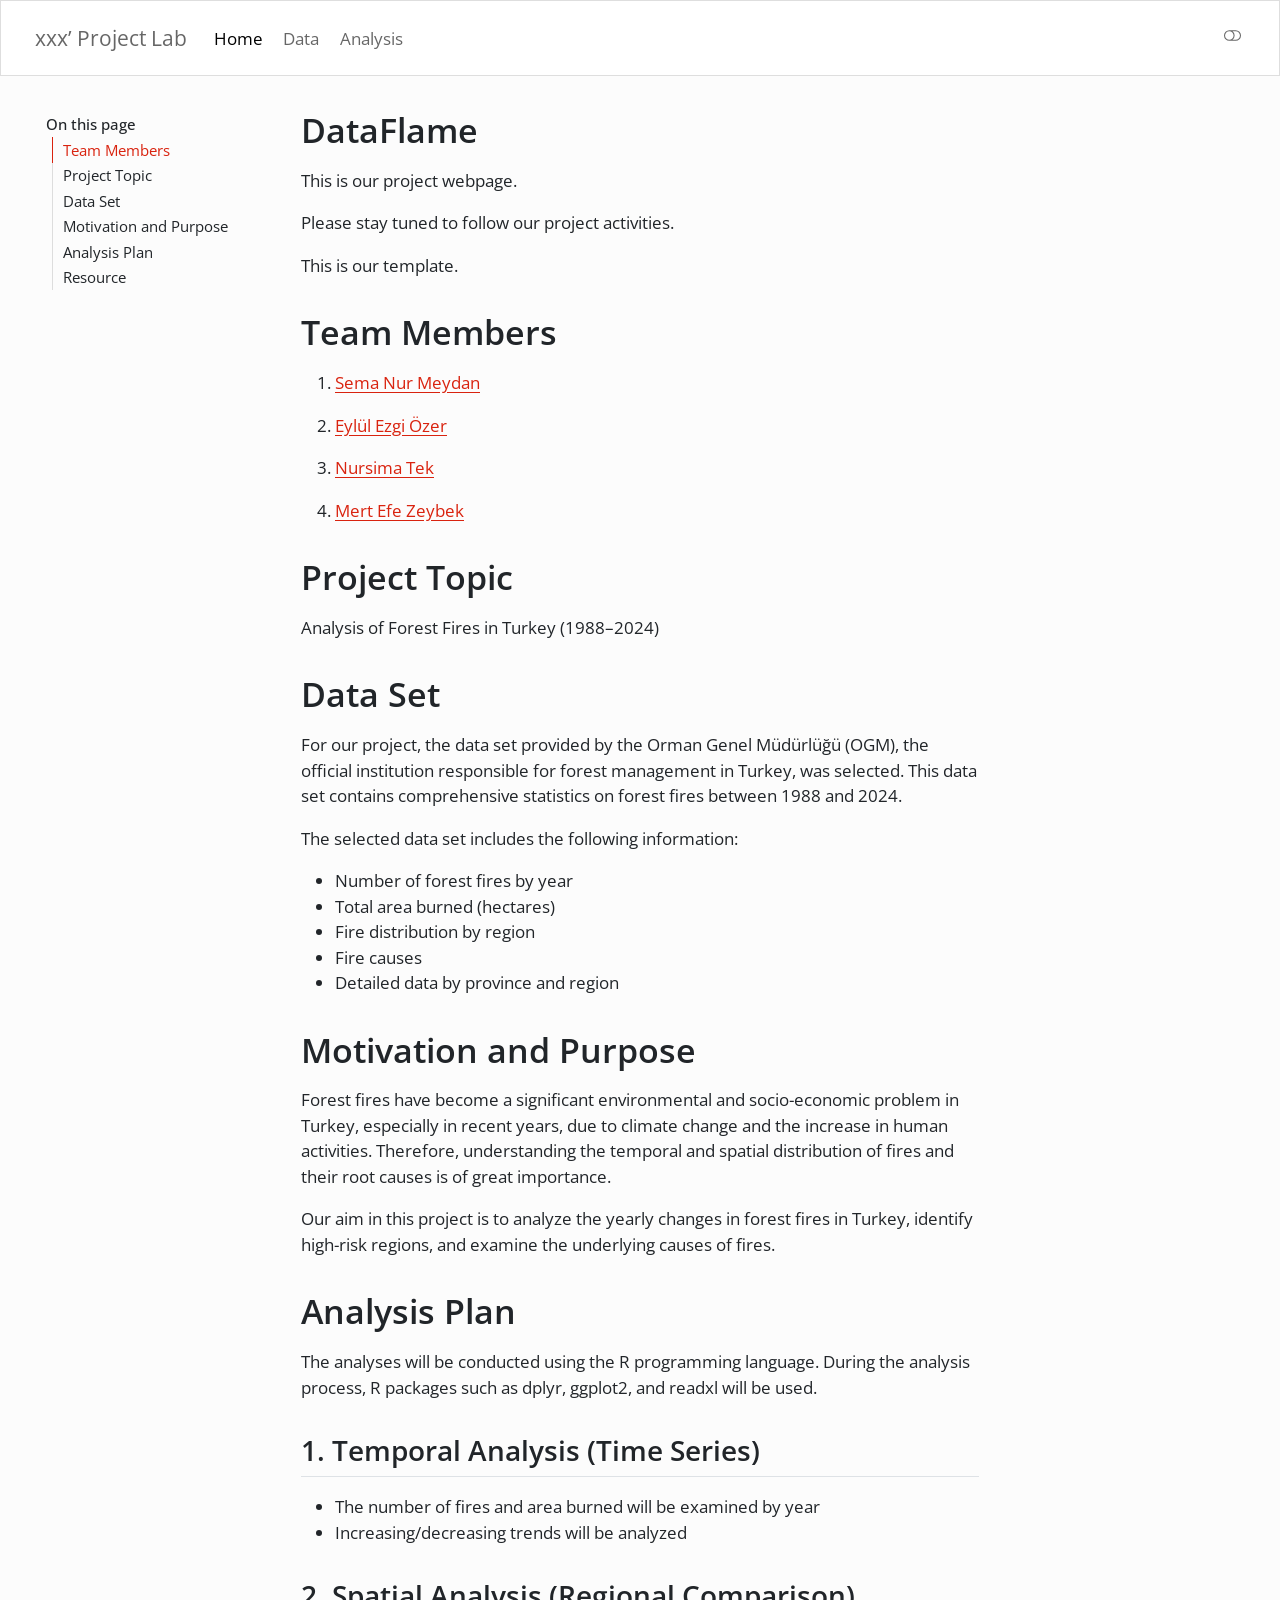
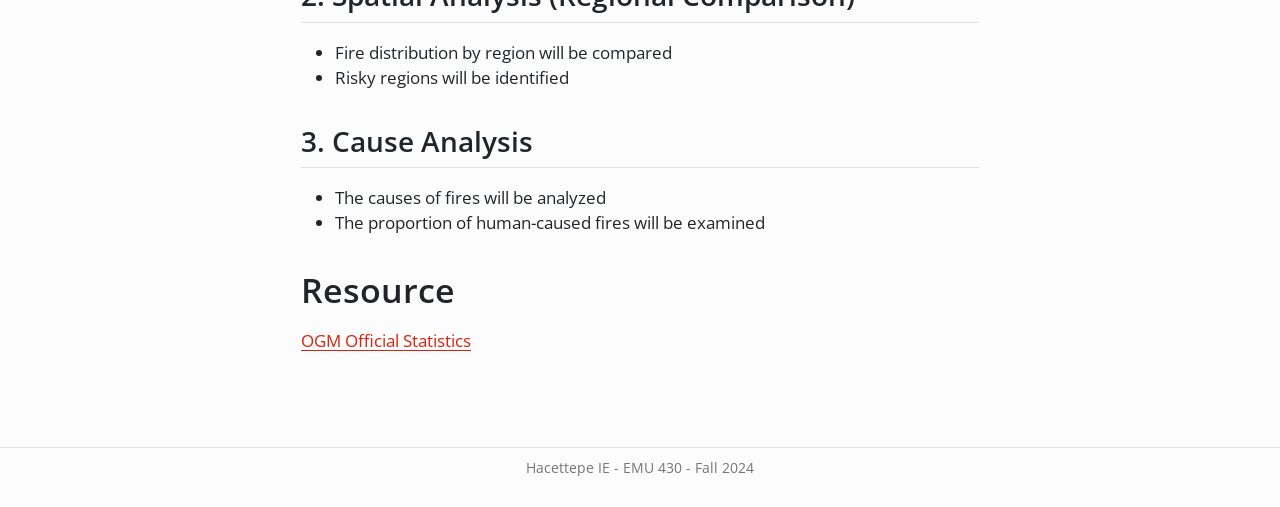
==== docs/index.html @ 6df4cb19 "commit" ====
<!DOCTYPE html>
<html xmlns="http://www.w3.org/1999/xhtml" lang="en" xml:lang="en"><head>

<meta charset="utf-8">
<meta name="generator" content="quarto-1.8.25">

<meta name="viewport" content="width=device-width, initial-scale=1.0, user-scalable=yes">


<title>DataFlame – xxx’ Project Lab</title>
<style>
code{white-space: pre-wrap;}
span.smallcaps{font-variant: small-caps;}
div.columns{display: flex; gap: min(4vw, 1.5em);}
div.column{flex: auto; overflow-x: auto;}
div.hanging-indent{margin-left: 1.5em; text-indent: -1.5em;}
ul.task-list{list-style: none;}
ul.task-list li input[type="checkbox"] {
  width: 0.8em;
  margin: 0 0.8em 0.2em -1em; /* quarto-specific, see https://github.com/quarto-dev/quarto-cli/issues/4556 */ 
  vertical-align: middle;
}
</style>


<script src="site_libs/quarto-nav/quarto-nav.js"></script>
<script src="site_libs/quarto-nav/headroom.min.js"></script>
<script src="site_libs/clipboard/clipboard.min.js"></script>
<script src="site_libs/quarto-search/autocomplete.umd.js"></script>
<script src="site_libs/quarto-search/fuse.min.js"></script>
<script src="site_libs/quarto-search/quarto-search.js"></script>
<meta name="quarto:offset" content="./">
<script src="site_libs/quarto-html/quarto.js" type="module"></script>
<script src="site_libs/quarto-html/tabsets/tabsets.js" type="module"></script>
<script src="site_libs/quarto-html/axe/axe-check.js" type="module"></script>
<script src="site_libs/quarto-html/popper.min.js"></script>
<script src="site_libs/quarto-html/tippy.umd.min.js"></script>
<script src="site_libs/quarto-html/anchor.min.js"></script>
<link href="site_libs/quarto-html/tippy.css" rel="stylesheet">
<link href="site_libs/quarto-html/quarto-syntax-highlighting-7b89279ff1a6dce999919e0e67d4d9ec.css" rel="stylesheet" class="quarto-color-scheme" id="quarto-text-highlighting-styles">
<link href="site_libs/quarto-html/quarto-syntax-highlighting-dark-707d8167ce6003fca903bfe2be84ab7f.css" rel="stylesheet" class="quarto-color-scheme quarto-color-alternate" id="quarto-text-highlighting-styles">
<link href="site_libs/quarto-html/quarto-syntax-highlighting-7b89279ff1a6dce999919e0e67d4d9ec.css" rel="stylesheet" class="quarto-color-scheme-extra" id="quarto-text-highlighting-styles">
<script src="site_libs/bootstrap/bootstrap.min.js"></script>
<link href="site_libs/bootstrap/bootstrap-icons.css" rel="stylesheet">
<link href="site_libs/bootstrap/bootstrap-0e5074b58188f8d01d6da366fae00f66.min.css" rel="stylesheet" append-hash="true" class="quarto-color-scheme" id="quarto-bootstrap" data-mode="light">
<link href="site_libs/bootstrap/bootstrap-dark-cd93109820dc32abe2ab9168c608f182.min.css" rel="stylesheet" append-hash="true" class="quarto-color-scheme quarto-color-alternate" id="quarto-bootstrap" data-mode="dark">
<link href="site_libs/bootstrap/bootstrap-0e5074b58188f8d01d6da366fae00f66.min.css" rel="stylesheet" append-hash="true" class="quarto-color-scheme-extra" id="quarto-bootstrap" data-mode="light">
<script id="quarto-search-options" type="application/json">{
  "location": "navbar",
  "copy-button": false,
  "collapse-after": 3,
  "panel-placement": "end",
  "type": "overlay",
  "limit": 50,
  "keyboard-shortcut": [
    "f",
    "/",
    "s"
  ],
  "show-item-context": false,
  "language": {
    "search-no-results-text": "No results",
    "search-matching-documents-text": "matching documents",
    "search-copy-link-title": "Copy link to search",
    "search-hide-matches-text": "Hide additional matches",
    "search-more-match-text": "more match in this document",
    "search-more-matches-text": "more matches in this document",
    "search-clear-button-title": "Clear",
    "search-text-placeholder": "",
    "search-detached-cancel-button-title": "Cancel",
    "search-submit-button-title": "Submit",
    "search-label": "Search"
  }
}</script>


<link rel="stylesheet" href="styles.css">
</head>

<body class="floating nav-fixed quarto-light"><script id="quarto-html-before-body" type="application/javascript">
    const toggleBodyColorMode = (bsSheetEl) => {
      const mode = bsSheetEl.getAttribute("data-mode");
      const bodyEl = window.document.querySelector("body");
      if (mode === "dark") {
        bodyEl.classList.add("quarto-dark");
        bodyEl.classList.remove("quarto-light");
      } else {
        bodyEl.classList.add("quarto-light");
        bodyEl.classList.remove("quarto-dark");
      }
    }
    const toggleBodyColorPrimary = () => {
      const bsSheetEl = window.document.querySelector("link#quarto-bootstrap:not([rel=disabled-stylesheet])");
      if (bsSheetEl) {
        toggleBodyColorMode(bsSheetEl);
      }
    }
    const setColorSchemeToggle = (alternate) => {
      const toggles = window.document.querySelectorAll('.quarto-color-scheme-toggle');
      for (let i=0; i < toggles.length; i++) {
        const toggle = toggles[i];
        if (toggle) {
          if (alternate) {
            toggle.classList.add("alternate");
          } else {
            toggle.classList.remove("alternate");
          }
        }
      }
    };
    const toggleColorMode = (alternate) => {
      // Switch the stylesheets
      const primaryStylesheets = window.document.querySelectorAll('link.quarto-color-scheme:not(.quarto-color-alternate)');
      const alternateStylesheets = window.document.querySelectorAll('link.quarto-color-scheme.quarto-color-alternate');
      manageTransitions('#quarto-margin-sidebar .nav-link', false);
      if (alternate) {
        // note: dark is layered on light, we don't disable primary!
        enableStylesheet(alternateStylesheets);
        for (const sheetNode of alternateStylesheets) {
          if (sheetNode.id === "quarto-bootstrap") {
            toggleBodyColorMode(sheetNode);
          }
        }
      } else {
        disableStylesheet(alternateStylesheets);
        enableStylesheet(primaryStylesheets)
        toggleBodyColorPrimary();
      }
      manageTransitions('#quarto-margin-sidebar .nav-link', true);
      // Switch the toggles
      setColorSchemeToggle(alternate)
      // Hack to workaround the fact that safari doesn't
      // properly recolor the scrollbar when toggling (#1455)
      if (navigator.userAgent.indexOf('Safari') > 0 && navigator.userAgent.indexOf('Chrome') == -1) {
        manageTransitions("body", false);
        window.scrollTo(0, 1);
        setTimeout(() => {
          window.scrollTo(0, 0);
          manageTransitions("body", true);
        }, 40);
      }
    }
    const disableStylesheet = (stylesheets) => {
      for (let i=0; i < stylesheets.length; i++) {
        const stylesheet = stylesheets[i];
        stylesheet.rel = 'disabled-stylesheet';
      }
    }
    const enableStylesheet = (stylesheets) => {
      for (let i=0; i < stylesheets.length; i++) {
        const stylesheet = stylesheets[i];
        if(stylesheet.rel !== 'stylesheet') { // for Chrome, which will still FOUC without this check
          stylesheet.rel = 'stylesheet';
        }
      }
    }
    const manageTransitions = (selector, allowTransitions) => {
      const els = window.document.querySelectorAll(selector);
      for (let i=0; i < els.length; i++) {
        const el = els[i];
        if (allowTransitions) {
          el.classList.remove('notransition');
        } else {
          el.classList.add('notransition');
        }
      }
    }
    const isFileUrl = () => {
      return window.location.protocol === 'file:';
    }
    const hasAlternateSentinel = () => {
      let styleSentinel = getColorSchemeSentinel();
      if (styleSentinel !== null) {
        return styleSentinel === "alternate";
      } else {
        return false;
      }
    }
    const setStyleSentinel = (alternate) => {
      const value = alternate ? "alternate" : "default";
      if (!isFileUrl()) {
        window.localStorage.setItem("quarto-color-scheme", value);
      } else {
        localAlternateSentinel = value;
      }
    }
    const getColorSchemeSentinel = () => {
      if (!isFileUrl()) {
        const storageValue = window.localStorage.getItem("quarto-color-scheme");
        return storageValue != null ? storageValue : localAlternateSentinel;
      } else {
        return localAlternateSentinel;
      }
    }
    const toggleGiscusIfUsed = (isAlternate, darkModeDefault) => {
      const baseTheme = document.querySelector('#giscus-base-theme')?.value ?? 'light';
      const alternateTheme = document.querySelector('#giscus-alt-theme')?.value ?? 'dark';
      let newTheme = '';
      if(authorPrefersDark) {
        newTheme = isAlternate ? baseTheme : alternateTheme;
      } else {
        newTheme = isAlternate ? alternateTheme : baseTheme;
      }
      const changeGiscusTheme = () => {
        // From: https://github.com/giscus/giscus/issues/336
        const sendMessage = (message) => {
          const iframe = document.querySelector('iframe.giscus-frame');
          if (!iframe) return;
          iframe.contentWindow.postMessage({ giscus: message }, 'https://giscus.app');
        }
        sendMessage({
          setConfig: {
            theme: newTheme
          }
        });
      }
      const isGiscussLoaded = window.document.querySelector('iframe.giscus-frame') !== null;
      if (isGiscussLoaded) {
        changeGiscusTheme();
      }
    };
    const authorPrefersDark = false;
    const darkModeDefault = authorPrefersDark;
      document.querySelector('link#quarto-text-highlighting-styles.quarto-color-scheme-extra').rel = 'disabled-stylesheet';
      document.querySelector('link#quarto-bootstrap.quarto-color-scheme-extra').rel = 'disabled-stylesheet';
    let localAlternateSentinel = darkModeDefault ? 'alternate' : 'default';
    // Dark / light mode switch
    window.quartoToggleColorScheme = () => {
      // Read the current dark / light value
      let toAlternate = !hasAlternateSentinel();
      toggleColorMode(toAlternate);
      setStyleSentinel(toAlternate);
      toggleGiscusIfUsed(toAlternate, darkModeDefault);
      window.dispatchEvent(new Event('resize'));
    };
    // Switch to dark mode if need be
    if (hasAlternateSentinel()) {
      toggleColorMode(true);
    } else {
      toggleColorMode(false);
    }
  </script>

<div id="quarto-search-results"></div>
  <header id="quarto-header" class="headroom fixed-top">
    <nav class="navbar navbar-expand-lg " data-bs-theme="dark">
      <div class="navbar-container container-fluid">
      <div class="navbar-brand-container mx-auto">
    <a href="./index.html" class="navbar-brand navbar-brand-logo">
    </a>
    <a class="navbar-brand" href="./index.html">
    <span class="navbar-title">xxx’ Project Lab</span>
    </a>
  </div>
            <div id="quarto-search" class="" title="Search"></div>
          <button class="navbar-toggler" type="button" data-bs-toggle="collapse" data-bs-target="#navbarCollapse" aria-controls="navbarCollapse" role="menu" aria-expanded="false" aria-label="Toggle navigation" onclick="if (window.quartoToggleHeadroom) { window.quartoToggleHeadroom(); }">
  <span class="navbar-toggler-icon"></span>
</button>
          <div class="collapse navbar-collapse" id="navbarCollapse">
            <ul class="navbar-nav navbar-nav-scroll me-auto">
  <li class="nav-item">
    <a class="nav-link active" href="./index.html" aria-current="page"> 
<span class="menu-text">Home</span></a>
  </li>  
  <li class="nav-item">
    <a class="nav-link" href="./data.html"> 
<span class="menu-text">Data</span></a>
  </li>  
  <li class="nav-item">
    <a class="nav-link" href="./analysis.html"> 
<span class="menu-text">Analysis</span></a>
  </li>  
</ul>
          </div> <!-- /navcollapse -->
            <div class="quarto-navbar-tools">
    <a href="https://twitter.com" title="" class="quarto-navigation-tool px-1" aria-label=""><i class="bi bi-github"></i></a>
  <a href="" class="quarto-color-scheme-toggle quarto-navigation-tool  px-1" onclick="window.quartoToggleColorScheme(); return false;" title="Toggle dark mode"><i class="bi"></i></a>
</div>
      </div> <!-- /container-fluid -->
    </nav>
</header>
<!-- content -->
<div id="quarto-content" class="quarto-container page-columns page-rows-contents page-layout-article page-navbar">
<!-- sidebar -->
  <nav id="quarto-sidebar" class="sidebar collapse collapse-horizontal quarto-sidebar-collapse-item sidebar-navigation floating overflow-auto">
    <nav id="TOC" role="doc-toc" class="toc-active">
    <h2 id="toc-title">On this page</h2>
   
  <ul>
  <li><a href="#team-members" id="toc-team-members" class="nav-link active" data-scroll-target="#team-members">Team Members</a></li>
  <li><a href="#project-topic" id="toc-project-topic" class="nav-link" data-scroll-target="#project-topic">Project Topic</a></li>
  <li><a href="#data-set" id="toc-data-set" class="nav-link" data-scroll-target="#data-set">Data Set</a></li>
  <li><a href="#motivation-and-purpose" id="toc-motivation-and-purpose" class="nav-link" data-scroll-target="#motivation-and-purpose">Motivation and Purpose</a></li>
  <li><a href="#analysis-plan" id="toc-analysis-plan" class="nav-link" data-scroll-target="#analysis-plan">Analysis Plan</a>
  <ul class="collapse">
  <li><a href="#temporal-analysis-time-series" id="toc-temporal-analysis-time-series" class="nav-link" data-scroll-target="#temporal-analysis-time-series">1. Temporal Analysis (Time Series)</a></li>
  <li><a href="#spatial-analysis-regional-comparison" id="toc-spatial-analysis-regional-comparison" class="nav-link" data-scroll-target="#spatial-analysis-regional-comparison">2. Spatial Analysis (Regional Comparison)</a></li>
  <li><a href="#cause-analysis" id="toc-cause-analysis" class="nav-link" data-scroll-target="#cause-analysis">3. Cause Analysis</a></li>
  </ul></li>
  <li><a href="#resource" id="toc-resource" class="nav-link" data-scroll-target="#resource">Resource</a></li>
  </ul>
</nav>
</nav>
<div id="quarto-sidebar-glass" class="quarto-sidebar-collapse-item" data-bs-toggle="collapse" data-bs-target=".quarto-sidebar-collapse-item"></div>
<!-- margin-sidebar -->
    <div id="quarto-margin-sidebar" class="sidebar margin-sidebar zindex-bottom">
    </div>
<!-- main -->
<main class="content" id="quarto-document-content">


<header id="title-block-header" class="quarto-title-block default">
<div class="quarto-title">
<h1 class="title">DataFlame</h1>
</div>



<div class="quarto-title-meta">

    
  
    
  </div>
  


</header>


<p>This is our project webpage.</p>
<p>Please stay tuned to follow our project activities.</p>
<p>This is our template.</p>
<section id="team-members" class="level1">
<h1>Team Members</h1>
<ol type="1">
<li><p><a href="https://emu-hacettepe-analytics.github.io/emu430-spring2026-semameydan/">Sema Nur Meydan</a></p></li>
<li><p><a href="https://emu-hacettepe-analytics.github.io/emu430-spring2026-eyluleozer/">Eylül Ezgi Özer</a></p></li>
<li><p><a href="https://github.com/emu-hacettepe-analytics/emu430-spring2026-nursimatek">Nursima Tek</a></p></li>
<li><p><a href="https://emu-hacettepe-analytics.github.io/emu430-spring2026-zeybek-mert/">Mert Efe Zeybek</a></p></li>
</ol>
</section>
<section id="project-topic" class="level1">
<h1>Project Topic</h1>
<p>Analysis of Forest Fires in Turkey (1988–2024)</p>
</section>
<section id="data-set" class="level1">
<h1>Data Set</h1>
<p>For our project, the data set provided by the Orman Genel Müdürlüğü (OGM), the official institution responsible for forest management in Turkey, was selected. This data set contains comprehensive statistics on forest fires between 1988 and 2024.</p>
<p>The selected data set includes the following information:</p>
<ul>
<li>Number of forest fires by year</li>
<li>Total area burned (hectares)</li>
<li>Fire distribution by region</li>
<li>Fire causes</li>
<li>Detailed data by province and region</li>
</ul>
</section>
<section id="motivation-and-purpose" class="level1">
<h1>Motivation and Purpose</h1>
<p>Forest fires have become a significant environmental and socio-economic problem in Turkey, especially in recent years, due to climate change and the increase in human activities. Therefore, understanding the temporal and spatial distribution of fires and their root causes is of great importance.</p>
<p>Our aim in this project is to analyze the yearly changes in forest fires in Turkey, identify high-risk regions, and examine the underlying causes of fires.</p>
</section>
<section id="analysis-plan" class="level1">
<h1>Analysis Plan</h1>
<p>The analyses will be conducted using the R programming language. During the analysis process, R packages such as dplyr, ggplot2, and readxl will be used.</p>
<section id="temporal-analysis-time-series" class="level2">
<h2 class="anchored" data-anchor-id="temporal-analysis-time-series">1. Temporal Analysis (Time Series)</h2>
<ul>
<li>The number of fires and area burned will be examined by year</li>
<li>Increasing/decreasing trends will be analyzed</li>
</ul>
</section>
<section id="spatial-analysis-regional-comparison" class="level2">
<h2 class="anchored" data-anchor-id="spatial-analysis-regional-comparison">2. Spatial Analysis (Regional Comparison)</h2>
<ul>
<li>Fire distribution by region will be compared</li>
<li>Risky regions will be identified</li>
</ul>
</section>
<section id="cause-analysis" class="level2">
<h2 class="anchored" data-anchor-id="cause-analysis">3. Cause Analysis</h2>
<ul>
<li>The causes of fires will be analyzed</li>
<li>The proportion of human-caused fires will be examined</li>
</ul>
</section>
</section>
<section id="resource" class="level1">
<h1>Resource</h1>
<p><a href="https://www.ogm.gov.tr/tr/e-kutuphane/resmi-istatistikler">OGM Official Statistics</a></p>


</section>

<a onclick="window.scrollTo(0, 0); return false;" role="button" id="quarto-back-to-top"><i class="bi bi-arrow-up"></i> Back to top</a></main> <!-- /main -->
<script id="quarto-html-after-body" type="application/javascript">
  window.document.addEventListener("DOMContentLoaded", function (event) {
    // Ensure there is a toggle, if there isn't float one in the top right
    if (window.document.querySelector('.quarto-color-scheme-toggle') === null) {
      const a = window.document.createElement('a');
      a.classList.add('top-right');
      a.classList.add('quarto-color-scheme-toggle');
      a.href = "";
      a.onclick = function() { try { window.quartoToggleColorScheme(); } catch {} return false; };
      const i = window.document.createElement("i");
      i.classList.add('bi');
      a.appendChild(i);
      window.document.body.appendChild(a);
    }
    setColorSchemeToggle(hasAlternateSentinel())
    const icon = "";
    const anchorJS = new window.AnchorJS();
    anchorJS.options = {
      placement: 'right',
      icon: icon
    };
    anchorJS.add('.anchored');
    const isCodeAnnotation = (el) => {
      for (const clz of el.classList) {
        if (clz.startsWith('code-annotation-')) {                     
          return true;
        }
      }
      return false;
    }
    const onCopySuccess = function(e) {
      // button target
      const button = e.trigger;
      // don't keep focus
      button.blur();
      // flash "checked"
      button.classList.add('code-copy-button-checked');
      var currentTitle = button.getAttribute("title");
      button.setAttribute("title", "Copied!");
      let tooltip;
      if (window.bootstrap) {
        button.setAttribute("data-bs-toggle", "tooltip");
        button.setAttribute("data-bs-placement", "left");
        button.setAttribute("data-bs-title", "Copied!");
        tooltip = new bootstrap.Tooltip(button, 
          { trigger: "manual", 
            customClass: "code-copy-button-tooltip",
            offset: [0, -8]});
        tooltip.show();    
      }
      setTimeout(function() {
        if (tooltip) {
          tooltip.hide();
          button.removeAttribute("data-bs-title");
          button.removeAttribute("data-bs-toggle");
          button.removeAttribute("data-bs-placement");
        }
        button.setAttribute("title", currentTitle);
        button.classList.remove('code-copy-button-checked');
      }, 1000);
      // clear code selection
      e.clearSelection();
    }
    const getTextToCopy = function(trigger) {
      const outerScaffold = trigger.parentElement.cloneNode(true);
      const codeEl = outerScaffold.querySelector('code');
      for (const childEl of codeEl.children) {
        if (isCodeAnnotation(childEl)) {
          childEl.remove();
        }
      }
      return codeEl.innerText;
    }
    const clipboard = new window.ClipboardJS('.code-copy-button:not([data-in-quarto-modal])', {
      text: getTextToCopy
    });
    clipboard.on('success', onCopySuccess);
    if (window.document.getElementById('quarto-embedded-source-code-modal')) {
      const clipboardModal = new window.ClipboardJS('.code-copy-button[data-in-quarto-modal]', {
        text: getTextToCopy,
        container: window.document.getElementById('quarto-embedded-source-code-modal')
      });
      clipboardModal.on('success', onCopySuccess);
    }
      var localhostRegex = new RegExp(/^(?:http|https):\/\/localhost\:?[0-9]*\//);
      var mailtoRegex = new RegExp(/^mailto:/);
        var filterRegex = new RegExp('/' + window.location.host + '/');
      var isInternal = (href) => {
          return filterRegex.test(href) || localhostRegex.test(href) || mailtoRegex.test(href);
      }
      // Inspect non-navigation links and adorn them if external
     var links = window.document.querySelectorAll('a[href]:not(.nav-link):not(.navbar-brand):not(.toc-action):not(.sidebar-link):not(.sidebar-item-toggle):not(.pagination-link):not(.no-external):not([aria-hidden]):not(.dropdown-item):not(.quarto-navigation-tool):not(.about-link)');
      for (var i=0; i<links.length; i++) {
        const link = links[i];
        if (!isInternal(link.href)) {
          // undo the damage that might have been done by quarto-nav.js in the case of
          // links that we want to consider external
          if (link.dataset.originalHref !== undefined) {
            link.href = link.dataset.originalHref;
          }
        }
      }
    function tippyHover(el, contentFn, onTriggerFn, onUntriggerFn) {
      const config = {
        allowHTML: true,
        maxWidth: 500,
        delay: 100,
        arrow: false,
        appendTo: function(el) {
            return el.parentElement;
        },
        interactive: true,
        interactiveBorder: 10,
        theme: 'quarto',
        placement: 'bottom-start',
      };
      if (contentFn) {
        config.content = contentFn;
      }
      if (onTriggerFn) {
        config.onTrigger = onTriggerFn;
      }
      if (onUntriggerFn) {
        config.onUntrigger = onUntriggerFn;
      }
      window.tippy(el, config); 
    }
    const noterefs = window.document.querySelectorAll('a[role="doc-noteref"]');
    for (var i=0; i<noterefs.length; i++) {
      const ref = noterefs[i];
      tippyHover(ref, function() {
        // use id or data attribute instead here
        let href = ref.getAttribute('data-footnote-href') || ref.getAttribute('href');
        try { href = new URL(href).hash; } catch {}
        const id = href.replace(/^#\/?/, "");
        const note = window.document.getElementById(id);
        if (note) {
          return note.innerHTML;
        } else {
          return "";
        }
      });
    }
    const xrefs = window.document.querySelectorAll('a.quarto-xref');
    const processXRef = (id, note) => {
      // Strip column container classes
      const stripColumnClz = (el) => {
        el.classList.remove("page-full", "page-columns");
        if (el.children) {
          for (const child of el.children) {
            stripColumnClz(child);
          }
        }
      }
      stripColumnClz(note)
      if (id === null || id.startsWith('sec-')) {
        // Special case sections, only their first couple elements
        const container = document.createElement("div");
        if (note.children && note.children.length > 2) {
          container.appendChild(note.children[0].cloneNode(true));
          for (let i = 1; i < note.children.length; i++) {
            const child = note.children[i];
            if (child.tagName === "P" && child.innerText === "") {
              continue;
            } else {
              container.appendChild(child.cloneNode(true));
              break;
            }
          }
          if (window.Quarto?.typesetMath) {
            window.Quarto.typesetMath(container);
          }
          return container.innerHTML
        } else {
          if (window.Quarto?.typesetMath) {
            window.Quarto.typesetMath(note);
          }
          return note.innerHTML;
        }
      } else {
        // Remove any anchor links if they are present
        const anchorLink = note.querySelector('a.anchorjs-link');
        if (anchorLink) {
          anchorLink.remove();
        }
        if (window.Quarto?.typesetMath) {
          window.Quarto.typesetMath(note);
        }
        if (note.classList.contains("callout")) {
          return note.outerHTML;
        } else {
          return note.innerHTML;
        }
      }
    }
    for (var i=0; i<xrefs.length; i++) {
      const xref = xrefs[i];
      tippyHover(xref, undefined, function(instance) {
        instance.disable();
        let url = xref.getAttribute('href');
        let hash = undefined; 
        if (url.startsWith('#')) {
          hash = url;
        } else {
          try { hash = new URL(url).hash; } catch {}
        }
        if (hash) {
          const id = hash.replace(/^#\/?/, "");
          const note = window.document.getElementById(id);
          if (note !== null) {
            try {
              const html = processXRef(id, note.cloneNode(true));
              instance.setContent(html);
            } finally {
              instance.enable();
              instance.show();
            }
          } else {
            // See if we can fetch this
            fetch(url.split('#')[0])
            .then(res => res.text())
            .then(html => {
              const parser = new DOMParser();
              const htmlDoc = parser.parseFromString(html, "text/html");
              const note = htmlDoc.getElementById(id);
              if (note !== null) {
                const html = processXRef(id, note);
                instance.setContent(html);
              } 
            }).finally(() => {
              instance.enable();
              instance.show();
            });
          }
        } else {
          // See if we can fetch a full url (with no hash to target)
          // This is a special case and we should probably do some content thinning / targeting
          fetch(url)
          .then(res => res.text())
          .then(html => {
            const parser = new DOMParser();
            const htmlDoc = parser.parseFromString(html, "text/html");
            const note = htmlDoc.querySelector('main.content');
            if (note !== null) {
              // This should only happen for chapter cross references
              // (since there is no id in the URL)
              // remove the first header
              if (note.children.length > 0 && note.children[0].tagName === "HEADER") {
                note.children[0].remove();
              }
              const html = processXRef(null, note);
              instance.setContent(html);
            } 
          }).finally(() => {
            instance.enable();
            instance.show();
          });
        }
      }, function(instance) {
      });
    }
        let selectedAnnoteEl;
        const selectorForAnnotation = ( cell, annotation) => {
          let cellAttr = 'data-code-cell="' + cell + '"';
          let lineAttr = 'data-code-annotation="' +  annotation + '"';
          const selector = 'span[' + cellAttr + '][' + lineAttr + ']';
          return selector;
        }
        const selectCodeLines = (annoteEl) => {
          const doc = window.document;
          const targetCell = annoteEl.getAttribute("data-target-cell");
          const targetAnnotation = annoteEl.getAttribute("data-target-annotation");
          const annoteSpan = window.document.querySelector(selectorForAnnotation(targetCell, targetAnnotation));
          const lines = annoteSpan.getAttribute("data-code-lines").split(",");
          const lineIds = lines.map((line) => {
            return targetCell + "-" + line;
          })
          let top = null;
          let height = null;
          let parent = null;
          if (lineIds.length > 0) {
              //compute the position of the single el (top and bottom and make a div)
              const el = window.document.getElementById(lineIds[0]);
              top = el.offsetTop;
              height = el.offsetHeight;
              parent = el.parentElement.parentElement;
            if (lineIds.length > 1) {
              const lastEl = window.document.getElementById(lineIds[lineIds.length - 1]);
              const bottom = lastEl.offsetTop + lastEl.offsetHeight;
              height = bottom - top;
            }
            if (top !== null && height !== null && parent !== null) {
              // cook up a div (if necessary) and position it 
              let div = window.document.getElementById("code-annotation-line-highlight");
              if (div === null) {
                div = window.document.createElement("div");
                div.setAttribute("id", "code-annotation-line-highlight");
                div.style.position = 'absolute';
                parent.appendChild(div);
              }
              div.style.top = top - 2 + "px";
              div.style.height = height + 4 + "px";
              div.style.left = 0;
              let gutterDiv = window.document.getElementById("code-annotation-line-highlight-gutter");
              if (gutterDiv === null) {
                gutterDiv = window.document.createElement("div");
                gutterDiv.setAttribute("id", "code-annotation-line-highlight-gutter");
                gutterDiv.style.position = 'absolute';
                const codeCell = window.document.getElementById(targetCell);
                const gutter = codeCell.querySelector('.code-annotation-gutter');
                gutter.appendChild(gutterDiv);
              }
              gutterDiv.style.top = top - 2 + "px";
              gutterDiv.style.height = height + 4 + "px";
            }
            selectedAnnoteEl = annoteEl;
          }
        };
        const unselectCodeLines = () => {
          const elementsIds = ["code-annotation-line-highlight", "code-annotation-line-highlight-gutter"];
          elementsIds.forEach((elId) => {
            const div = window.document.getElementById(elId);
            if (div) {
              div.remove();
            }
          });
          selectedAnnoteEl = undefined;
        };
          // Handle positioning of the toggle
      window.addEventListener(
        "resize",
        throttle(() => {
          elRect = undefined;
          if (selectedAnnoteEl) {
            selectCodeLines(selectedAnnoteEl);
          }
        }, 10)
      );
      function throttle(fn, ms) {
      let throttle = false;
      let timer;
        return (...args) => {
          if(!throttle) { // first call gets through
              fn.apply(this, args);
              throttle = true;
          } else { // all the others get throttled
              if(timer) clearTimeout(timer); // cancel #2
              timer = setTimeout(() => {
                fn.apply(this, args);
                timer = throttle = false;
              }, ms);
          }
        };
      }
        // Attach click handler to the DT
        const annoteDls = window.document.querySelectorAll('dt[data-target-cell]');
        for (const annoteDlNode of annoteDls) {
          annoteDlNode.addEventListener('click', (event) => {
            const clickedEl = event.target;
            if (clickedEl !== selectedAnnoteEl) {
              unselectCodeLines();
              const activeEl = window.document.querySelector('dt[data-target-cell].code-annotation-active');
              if (activeEl) {
                activeEl.classList.remove('code-annotation-active');
              }
              selectCodeLines(clickedEl);
              clickedEl.classList.add('code-annotation-active');
            } else {
              // Unselect the line
              unselectCodeLines();
              clickedEl.classList.remove('code-annotation-active');
            }
          });
        }
    const findCites = (el) => {
      const parentEl = el.parentElement;
      if (parentEl) {
        const cites = parentEl.dataset.cites;
        if (cites) {
          return {
            el,
            cites: cites.split(' ')
          };
        } else {
          return findCites(el.parentElement)
        }
      } else {
        return undefined;
      }
    };
    var bibliorefs = window.document.querySelectorAll('a[role="doc-biblioref"]');
    for (var i=0; i<bibliorefs.length; i++) {
      const ref = bibliorefs[i];
      const citeInfo = findCites(ref);
      if (citeInfo) {
        tippyHover(citeInfo.el, function() {
          var popup = window.document.createElement('div');
          citeInfo.cites.forEach(function(cite) {
            var citeDiv = window.document.createElement('div');
            citeDiv.classList.add('hanging-indent');
            citeDiv.classList.add('csl-entry');
            var biblioDiv = window.document.getElementById('ref-' + cite);
            if (biblioDiv) {
              citeDiv.innerHTML = biblioDiv.innerHTML;
            }
            popup.appendChild(citeDiv);
          });
          return popup.innerHTML;
        });
      }
    }
  });
  </script>
</div> <!-- /content -->
<footer class="footer">
  <div class="nav-footer">
    <div class="nav-footer-left">
      &nbsp;
    </div>   
    <div class="nav-footer-center">
<p>Hacettepe IE - EMU 430 - Fall 2024</p>
</div>
    <div class="nav-footer-right">
      &nbsp;
    </div>
  </div>
</footer>




</body></html>
---- docs/site_libs/quarto-html/quarto-syntax-highlighting-7b89279ff1a6dce999919e0e67d4d9ec.css ----
/* quarto syntax highlight colors */
:root {
  --quarto-hl-ot-color: #003B4F;
  --quarto-hl-at-color: #657422;
  --quarto-hl-ss-color: #20794D;
  --quarto-hl-an-color: #5E5E5E;
  --quarto-hl-fu-color: #4758AB;
  --quarto-hl-st-color: #20794D;
  --quarto-hl-cf-color: #003B4F;
  --quarto-hl-op-color: #5E5E5E;
  --quarto-hl-er-color: #AD0000;
  --quarto-hl-bn-color: #AD0000;
  --quarto-hl-al-color: #AD0000;
  --quarto-hl-va-color: #111111;
  --quarto-hl-bu-color: inherit;
  --quarto-hl-ex-color: inherit;
  --quarto-hl-pp-color: #AD0000;
  --quarto-hl-in-color: #5E5E5E;
  --quarto-hl-vs-color: #20794D;
  --quarto-hl-wa-color: #5E5E5E;
  --quarto-hl-do-color: #5E5E5E;
  --quarto-hl-im-color: #00769E;
  --quarto-hl-ch-color: #20794D;
  --quarto-hl-dt-color: #AD0000;
  --quarto-hl-fl-color: #AD0000;
  --quarto-hl-co-color: #5E5E5E;
  --quarto-hl-cv-color: #5E5E5E;
  --quarto-hl-cn-color: #8f5902;
  --quarto-hl-sc-color: #5E5E5E;
  --quarto-hl-dv-color: #AD0000;
  --quarto-hl-kw-color: #003B4F;
}

/* other quarto variables */
:root {
  --quarto-font-monospace: SFMono-Regular, Menlo, Monaco, Consolas, "Liberation Mono", "Courier New", monospace;
}

/* syntax highlight based on Pandoc's rules */
pre > code.sourceCode > span {
  color: #003B4F;
}

code.sourceCode > span {
  color: #003B4F;
}

div.sourceCode,
div.sourceCode pre.sourceCode {
  color: #003B4F;
}

/* Normal */
code span {
  color: #003B4F;
}

/* Alert */
code span.al {
  color: #AD0000;
  font-style: inherit;
}

/* Annotation */
code span.an {
  color: #5E5E5E;
  font-style: inherit;
}

/* Attribute */
code span.at {
  color: #657422;
  font-style: inherit;
}

/* BaseN */
code span.bn {
  color: #AD0000;
  font-style: inherit;
}

/* BuiltIn */
code span.bu {
  font-style: inherit;
}

/* ControlFlow */
code span.cf {
  color: #003B4F;
  font-weight: bold;
  font-style: inherit;
}

/* Char */
code span.ch {
  color: #20794D;
  font-style: inherit;
}

/* Constant */
code span.cn {
  color: #8f5902;
  font-style: inherit;
}

/* Comment */
code span.co {
  color: #5E5E5E;
  font-style: inherit;
}

/* CommentVar */
code span.cv {
  color: #5E5E5E;
  font-style: italic;
}

/* Documentation */
code span.do {
  color: #5E5E5E;
  font-style: italic;
}

/* DataType */
code span.dt {
  color: #AD0000;
  font-style: inherit;
}

/* DecVal */
code span.dv {
  color: #AD0000;
  font-style: inherit;
}

/* Error */
code span.er {
  color: #AD0000;
  font-style: inherit;
}

/* Extension */
code span.ex {
  font-style: inherit;
}

/* Float */
code span.fl {
  color: #AD0000;
  font-style: inherit;
}

/* Function */
code span.fu {
  color: #4758AB;
  font-style: inherit;
}

/* Import */
code span.im {
  color: #00769E;
  font-style: inherit;
}

/* Information */
code span.in {
  color: #5E5E5E;
  font-style: inherit;
}

/* Keyword */
code span.kw {
  color: #003B4F;
  font-weight: bold;
  font-style: inherit;
}

/* Operator */
code span.op {
  color: #5E5E5E;
  font-style: inherit;
}

/* Other */
code span.ot {
  color: #003B4F;
  font-style: inherit;
}

/* Preprocessor */
code span.pp {
  color: #AD0000;
  font-style: inherit;
}

/* SpecialChar */
code span.sc {
  color: #5E5E5E;
  font-style: inherit;
}

/* SpecialString */
code span.ss {
  color: #20794D;
  font-style: inherit;
}

/* String */
code span.st {
  color: #20794D;
  font-style: inherit;
}

/* Variable */
code span.va {
  color: #111111;
  font-style: inherit;
}

/* VerbatimString */
code span.vs {
  color: #20794D;
  font-style: inherit;
}

/* Warning */
code span.wa {
  color: #5E5E5E;
  font-style: italic;
}

.prevent-inlining {
  content: "</";
}

/*# sourceMappingURL=3944bc705cfaf4c80e56f77c5205168a.css.map */
---- docs/site_libs/quarto-html/quarto-syntax-highlighting-dark-707d8167ce6003fca903bfe2be84ab7f.css ----
/* quarto syntax highlight colors */
:root {
  --quarto-hl-al-color: #f07178;
  --quarto-hl-an-color: #d4d0ab;
  --quarto-hl-at-color: #00e0e0;
  --quarto-hl-bn-color: #d4d0ab;
  --quarto-hl-bu-color: #abe338;
  --quarto-hl-ch-color: #abe338;
  --quarto-hl-co-color: #f8f8f2;
  --quarto-hl-cv-color: #ffd700;
  --quarto-hl-cn-color: #ffd700;
  --quarto-hl-cf-color: #ffa07a;
  --quarto-hl-dt-color: #ffa07a;
  --quarto-hl-dv-color: #d4d0ab;
  --quarto-hl-do-color: #f8f8f2;
  --quarto-hl-er-color: #f07178;
  --quarto-hl-ex-color: #00e0e0;
  --quarto-hl-fl-color: #d4d0ab;
  --quarto-hl-fu-color: #ffa07a;
  --quarto-hl-im-color: #abe338;
  --quarto-hl-in-color: #d4d0ab;
  --quarto-hl-kw-color: #ffa07a;
  --quarto-hl-op-color: #ffa07a;
  --quarto-hl-ot-color: #00e0e0;
  --quarto-hl-pp-color: #dcc6e0;
  --quarto-hl-re-color: #00e0e0;
  --quarto-hl-sc-color: #abe338;
  --quarto-hl-ss-color: #abe338;
  --quarto-hl-st-color: #abe338;
  --quarto-hl-va-color: #00e0e0;
  --quarto-hl-vs-color: #abe338;
  --quarto-hl-wa-color: #dcc6e0;
}

/* other quarto variables */
:root {
  --quarto-font-monospace: SFMono-Regular, Menlo, Monaco, Consolas, "Liberation Mono", "Courier New", monospace;
}

/* syntax highlight based on Pandoc's rules */
pre > code.sourceCode > span {
  color: #f8f8f2;
}

code.sourceCode > span {
  color: #f8f8f2;
}

div.sourceCode,
div.sourceCode pre.sourceCode {
  color: #f8f8f2;
}

/* Normal */
code span {
  color: #f8f8f2;
}

/* Alert */
code span.al {
  color: #f07178;
}

/* Annotation */
code span.an {
  color: #d4d0ab;
}

/* Attribute */
code span.at {
  color: #00e0e0;
}

/* BaseN */
code span.bn {
  color: #d4d0ab;
}

/* BuiltIn */
code span.bu {
  color: #abe338;
}

/* ControlFlow */
code span.cf {
  font-weight: bold;
  color: #ffa07a;
}

/* Char */
code span.ch {
  color: #abe338;
}

/* Constant */
code span.cn {
  color: #ffd700;
}

/* Comment */
code span.co {
  font-style: italic;
  color: #f8f8f2;
}

/* CommentVar */
code span.cv {
  color: #ffd700;
}

/* Documentation */
code span.do {
  color: #f8f8f2;
}

/* DataType */
code span.dt {
  color: #ffa07a;
}

/* DecVal */
code span.dv {
  color: #d4d0ab;
}

/* Error */
code span.er {
  color: #f07178;
  text-decoration: underline;
}

/* Extension */
code span.ex {
  font-weight: bold;
  color: #00e0e0;
}

/* Float */
code span.fl {
  color: #d4d0ab;
}

/* Function */
code span.fu {
  color: #ffa07a;
}

/* Import */
code span.im {
  color: #abe338;
}

/* Information */
code span.in {
  color: #d4d0ab;
}

/* Keyword */
code span.kw {
  font-weight: bold;
  color: #ffa07a;
}

/* Operator */
code span.op {
  color: #ffa07a;
}

/* Other */
code span.ot {
  color: #00e0e0;
}

/* Preprocessor */
code span.pp {
  color: #dcc6e0;
}

/* RegionMarker */
code span.re {
  background-color: #f8f8f2;
  color: #00e0e0;
}

/* SpecialChar */
code span.sc {
  color: #abe338;
}

/* SpecialString */
code span.ss {
  color: #abe338;
}

/* String */
code span.st {
  color: #abe338;
}

/* Variable */
code span.va {
  color: #00e0e0;
}

/* VerbatimString */
code span.vs {
  color: #abe338;
}

/* Warning */
code span.wa {
  color: #dcc6e0;
}

.prevent-inlining {
  content: "</";
}

/*# sourceMappingURL=f5ab3bb6f5ded8da9f12dd3a91d3da26.css.map */
---- docs/site_libs/quarto-html/quarto-syntax-highlighting-7b89279ff1a6dce999919e0e67d4d9ec.css ----
/* quarto syntax highlight colors */
:root {
  --quarto-hl-ot-color: #003B4F;
  --quarto-hl-at-color: #657422;
  --quarto-hl-ss-color: #20794D;
  --quarto-hl-an-color: #5E5E5E;
  --quarto-hl-fu-color: #4758AB;
  --quarto-hl-st-color: #20794D;
  --quarto-hl-cf-color: #003B4F;
  --quarto-hl-op-color: #5E5E5E;
  --quarto-hl-er-color: #AD0000;
  --quarto-hl-bn-color: #AD0000;
  --quarto-hl-al-color: #AD0000;
  --quarto-hl-va-color: #111111;
  --quarto-hl-bu-color: inherit;
  --quarto-hl-ex-color: inherit;
  --quarto-hl-pp-color: #AD0000;
  --quarto-hl-in-color: #5E5E5E;
  --quarto-hl-vs-color: #20794D;
  --quarto-hl-wa-color: #5E5E5E;
  --quarto-hl-do-color: #5E5E5E;
  --quarto-hl-im-color: #00769E;
  --quarto-hl-ch-color: #20794D;
  --quarto-hl-dt-color: #AD0000;
  --quarto-hl-fl-color: #AD0000;
  --quarto-hl-co-color: #5E5E5E;
  --quarto-hl-cv-color: #5E5E5E;
  --quarto-hl-cn-color: #8f5902;
  --quarto-hl-sc-color: #5E5E5E;
  --quarto-hl-dv-color: #AD0000;
  --quarto-hl-kw-color: #003B4F;
}

/* other quarto variables */
:root {
  --quarto-font-monospace: SFMono-Regular, Menlo, Monaco, Consolas, "Liberation Mono", "Courier New", monospace;
}

/* syntax highlight based on Pandoc's rules */
pre > code.sourceCode > span {
  color: #003B4F;
}

code.sourceCode > span {
  color: #003B4F;
}

div.sourceCode,
div.sourceCode pre.sourceCode {
  color: #003B4F;
}

/* Normal */
code span {
  color: #003B4F;
}

/* Alert */
code span.al {
  color: #AD0000;
  font-style: inherit;
}

/* Annotation */
code span.an {
  color: #5E5E5E;
  font-style: inherit;
}

/* Attribute */
code span.at {
  color: #657422;
  font-style: inherit;
}

/* BaseN */
code span.bn {
  color: #AD0000;
  font-style: inherit;
}

/* BuiltIn */
code span.bu {
  font-style: inherit;
}

/* ControlFlow */
code span.cf {
  color: #003B4F;
  font-weight: bold;
  font-style: inherit;
}

/* Char */
code span.ch {
  color: #20794D;
  font-style: inherit;
}

/* Constant */
code span.cn {
  color: #8f5902;
  font-style: inherit;
}

/* Comment */
code span.co {
  color: #5E5E5E;
  font-style: inherit;
}

/* CommentVar */
code span.cv {
  color: #5E5E5E;
  font-style: italic;
}

/* Documentation */
code span.do {
  color: #5E5E5E;
  font-style: italic;
}

/* DataType */
code span.dt {
  color: #AD0000;
  font-style: inherit;
}

/* DecVal */
code span.dv {
  color: #AD0000;
  font-style: inherit;
}

/* Error */
code span.er {
  color: #AD0000;
  font-style: inherit;
}

/* Extension */
code span.ex {
  font-style: inherit;
}

/* Float */
code span.fl {
  color: #AD0000;
  font-style: inherit;
}

/* Function */
code span.fu {
  color: #4758AB;
  font-style: inherit;
}

/* Import */
code span.im {
  color: #00769E;
  font-style: inherit;
}

/* Information */
code span.in {
  color: #5E5E5E;
  font-style: inherit;
}

/* Keyword */
code span.kw {
  color: #003B4F;
  font-weight: bold;
  font-style: inherit;
}

/* Operator */
code span.op {
  color: #5E5E5E;
  font-style: inherit;
}

/* Other */
code span.ot {
  color: #003B4F;
  font-style: inherit;
}

/* Preprocessor */
code span.pp {
  color: #AD0000;
  font-style: inherit;
}

/* SpecialChar */
code span.sc {
  color: #5E5E5E;
  font-style: inherit;
}

/* SpecialString */
code span.ss {
  color: #20794D;
  font-style: inherit;
}

/* String */
code span.st {
  color: #20794D;
  font-style: inherit;
}

/* Variable */
code span.va {
  color: #111111;
  font-style: inherit;
}

/* VerbatimString */
code span.vs {
  color: #20794D;
  font-style: inherit;
}

/* Warning */
code span.wa {
  color: #5E5E5E;
  font-style: italic;
}

.prevent-inlining {
  content: "</";
}

/*# sourceMappingURL=3944bc705cfaf4c80e56f77c5205168a.css.map */
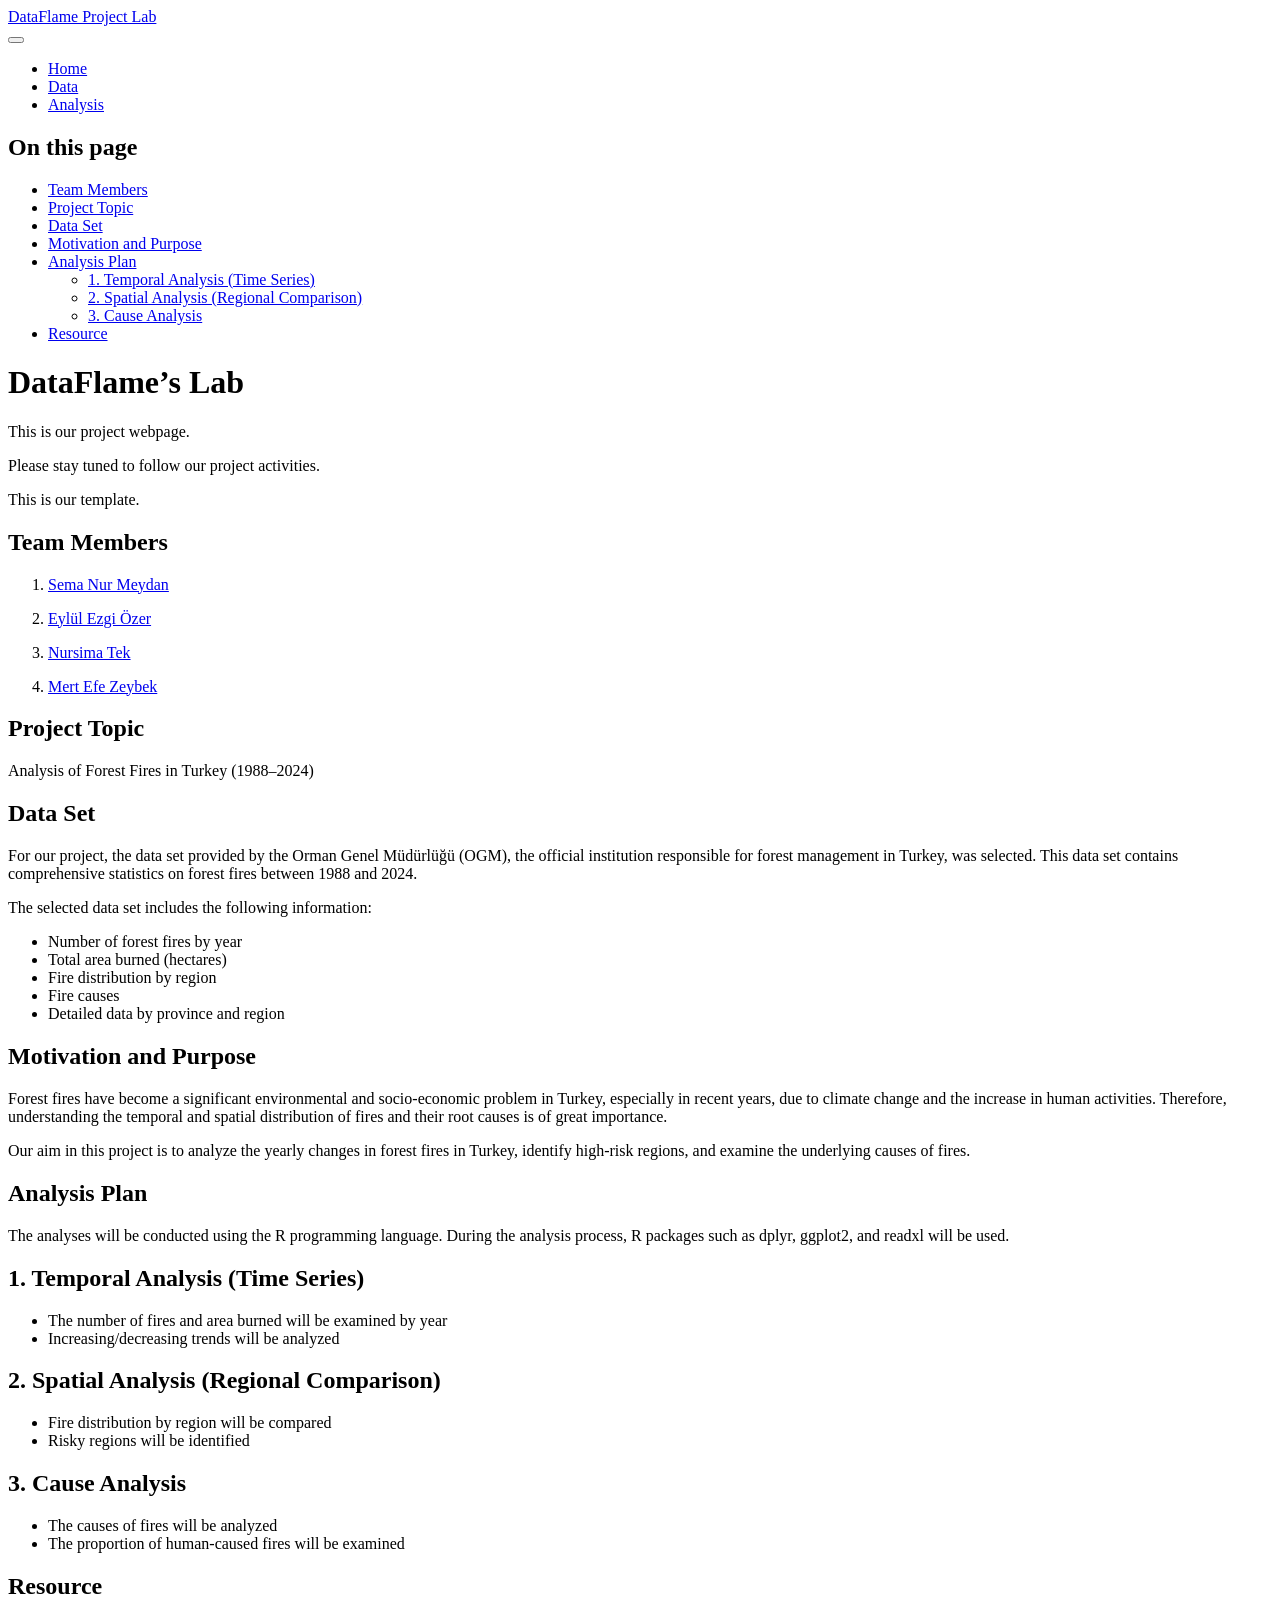
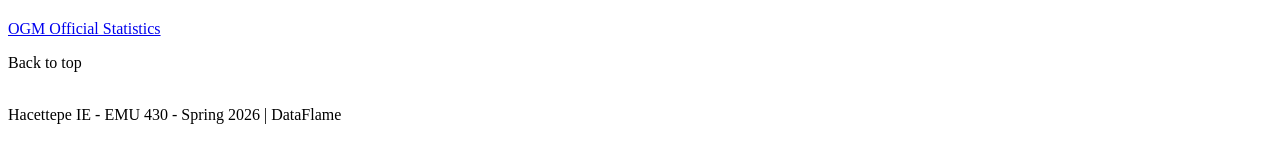
==== commit 437b070d: "commit" ====
--- a/docs/index.html
+++ b/docs/index.html
@@ -7,7 +7,7 @@
 <meta name="viewport" content="width=device-width, initial-scale=1.0, user-scalable=yes">
 
 
-<title>DataFlame – xxx’ Project Lab</title>
+<title>DataFlame’s Lab – DataFlame Project Lab</title>
 <style>
 code{white-space: pre-wrap;}
 span.smallcaps{font-variant: small-caps;}
@@ -249,7 +249,7 @@
     <a href="./index.html" class="navbar-brand navbar-brand-logo">
     </a>
     <a class="navbar-brand" href="./index.html">
-    <span class="navbar-title">xxx’ Project Lab</span>
+    <span class="navbar-title">DataFlame Project Lab</span>
     </a>
   </div>
             <div id="quarto-search" class="" title="Search"></div>
@@ -273,7 +273,7 @@
 </ul>
           </div> <!-- /navcollapse -->
             <div class="quarto-navbar-tools">
-    <a href="https://twitter.com" title="" class="quarto-navigation-tool px-1" aria-label=""><i class="bi bi-github"></i></a>
+    <a href="https://emu-hacettepe-analytics.github.io/emu430-fall2024-team-dataflame/" title="" class="quarto-navigation-tool px-1" aria-label=""><i class="bi bi-github"></i></a>
   <a href="" class="quarto-color-scheme-toggle quarto-navigation-tool  px-1" onclick="window.quartoToggleColorScheme(); return false;" title="Toggle dark mode"><i class="bi"></i></a>
 </div>
       </div> <!-- /container-fluid -->
@@ -311,7 +311,7 @@
 
 <header id="title-block-header" class="quarto-title-block default">
 <div class="quarto-title">
-<h1 class="title">DataFlame</h1>
+<h1 class="title">DataFlame’s Lab</h1>
 </div>
 
 
@@ -814,7 +814,7 @@
       &nbsp;
     </div>   
     <div class="nav-footer-center">
-<p>Hacettepe IE - EMU 430 - Fall 2024</p>
+<p>Hacettepe IE - EMU 430 - Spring 2026 | DataFlame</p>
 </div>
     <div class="nav-footer-right">
       &nbsp;
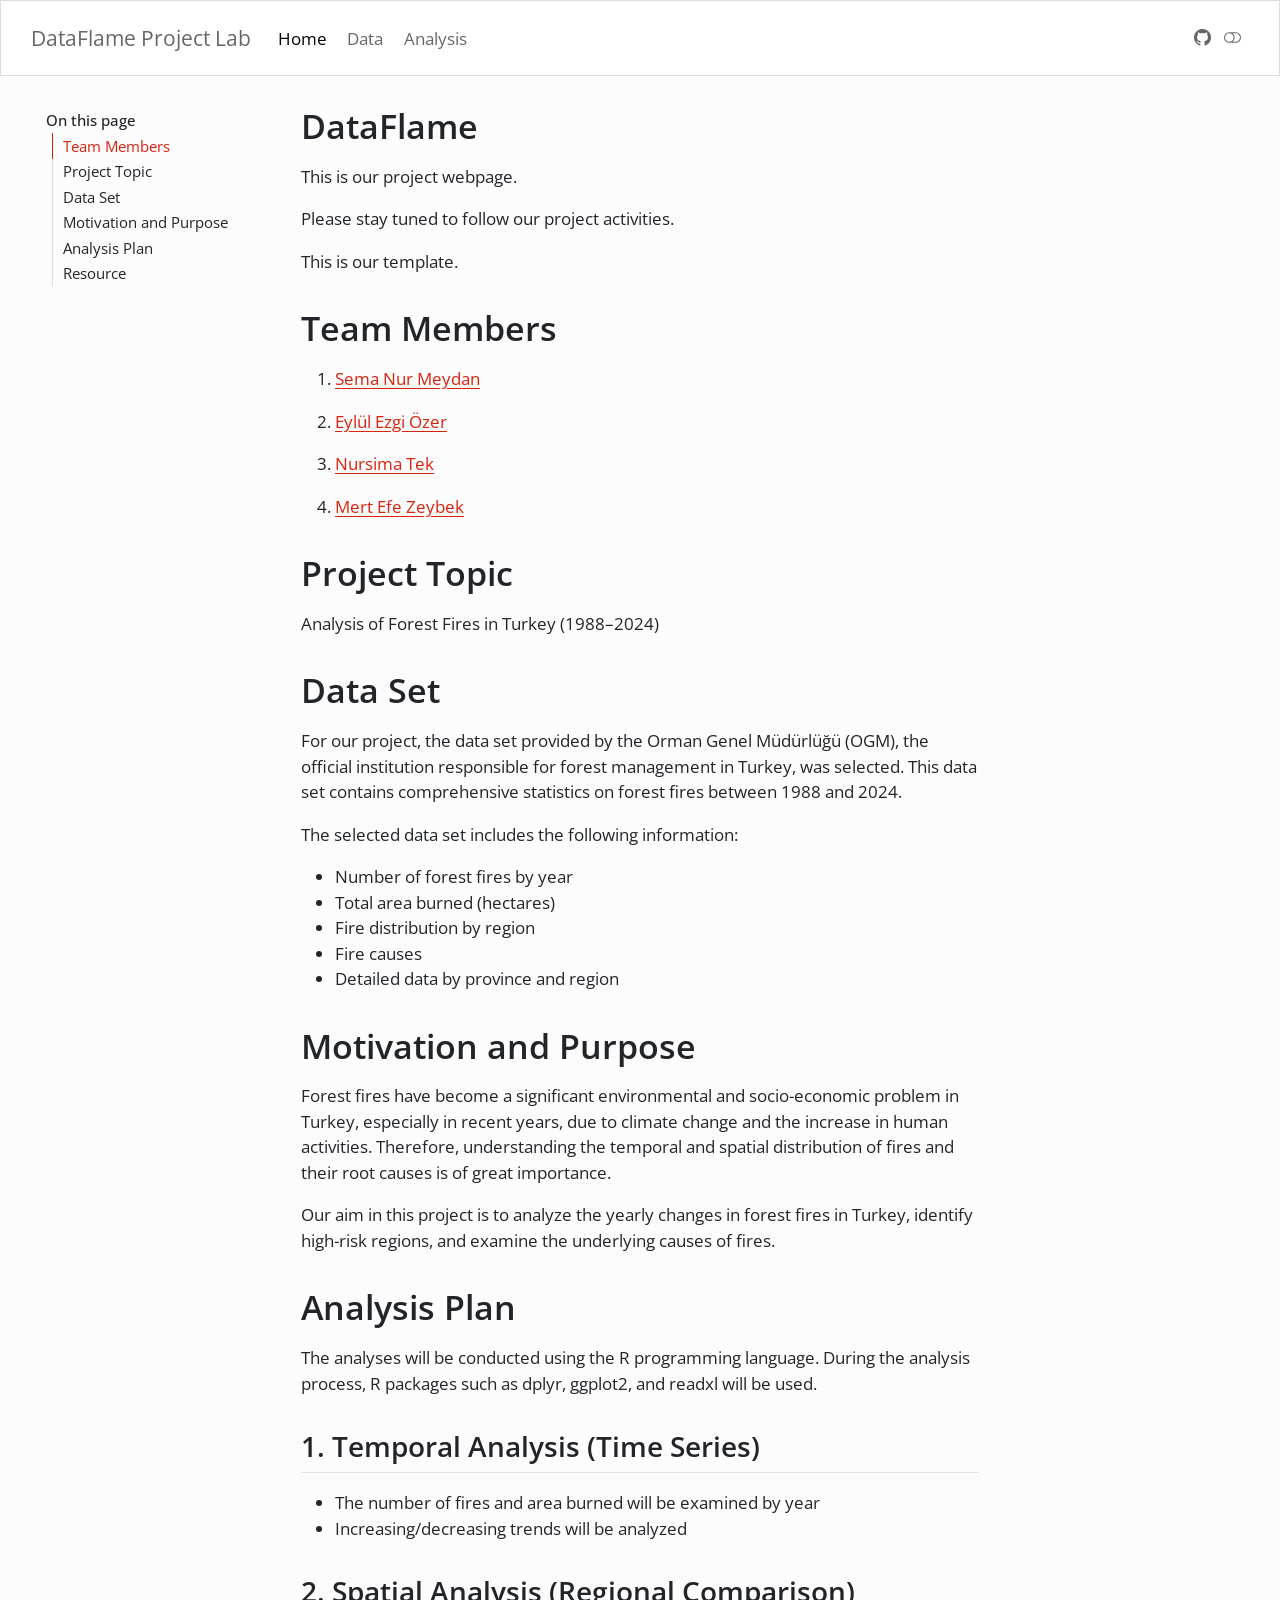
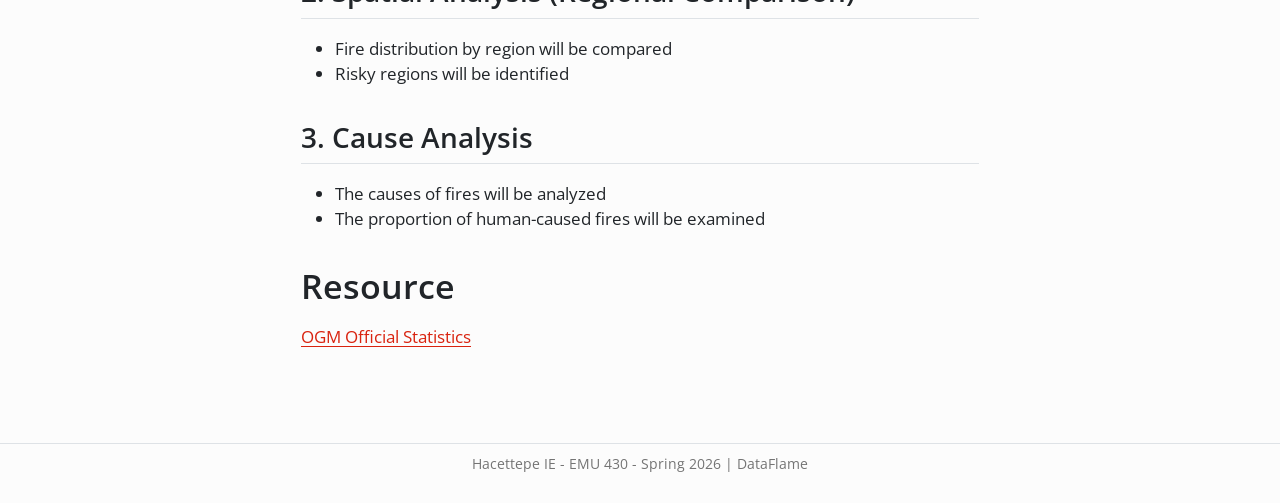
==== commit 4c4a877c: "commit" ====
--- a/docs/index.html
+++ b/docs/index.html
@@ -2,13 +2,16 @@
 <html xmlns="http://www.w3.org/1999/xhtml" lang="en" xml:lang="en"><head>
 
 <meta charset="utf-8">
-<meta name="generator" content="quarto-1.8.25">
+<meta name="generator" content="quarto-1.9.30">
 
 <meta name="viewport" content="width=device-width, initial-scale=1.0, user-scalable=yes">
 
 
-<title>DataFlame’s Lab – DataFlame Project Lab</title>
+<title>DataFlame – DataFlame Project Lab</title>
 <style>
+/* Default styles provided by pandoc.
+** See https://pandoc.org/MANUAL.html#variables-for-html for config info.
+*/
 code{white-space: pre-wrap;}
 span.smallcaps{font-variant: small-caps;}
 div.columns{display: flex; gap: min(4vw, 1.5em);}
@@ -32,19 +35,18 @@
 <meta name="quarto:offset" content="./">
 <script src="site_libs/quarto-html/quarto.js" type="module"></script>
 <script src="site_libs/quarto-html/tabsets/tabsets.js" type="module"></script>
-<script src="site_libs/quarto-html/axe/axe-check.js" type="module"></script>
 <script src="site_libs/quarto-html/popper.min.js"></script>
 <script src="site_libs/quarto-html/tippy.umd.min.js"></script>
 <script src="site_libs/quarto-html/anchor.min.js"></script>
 <link href="site_libs/quarto-html/tippy.css" rel="stylesheet">
-<link href="site_libs/quarto-html/quarto-syntax-highlighting-7b89279ff1a6dce999919e0e67d4d9ec.css" rel="stylesheet" class="quarto-color-scheme" id="quarto-text-highlighting-styles">
-<link href="site_libs/quarto-html/quarto-syntax-highlighting-dark-707d8167ce6003fca903bfe2be84ab7f.css" rel="stylesheet" class="quarto-color-scheme quarto-color-alternate" id="quarto-text-highlighting-styles">
-<link href="site_libs/quarto-html/quarto-syntax-highlighting-7b89279ff1a6dce999919e0e67d4d9ec.css" rel="stylesheet" class="quarto-color-scheme-extra" id="quarto-text-highlighting-styles">
+<link href="site_libs/quarto-html/quarto-syntax-highlighting-b6a8276bf55561bdbc268162d41bd1f7.css" rel="stylesheet" class="quarto-color-scheme" id="quarto-text-highlighting-styles">
+<link href="site_libs/quarto-html/quarto-syntax-highlighting-dark-a8da12e74b29c2e7b17644f84b91567b.css" rel="stylesheet" class="quarto-color-scheme quarto-color-alternate" id="quarto-text-highlighting-styles">
+<link href="site_libs/quarto-html/quarto-syntax-highlighting-b6a8276bf55561bdbc268162d41bd1f7.css" rel="stylesheet" class="quarto-color-scheme-extra" id="quarto-text-highlighting-styles">
 <script src="site_libs/bootstrap/bootstrap.min.js"></script>
 <link href="site_libs/bootstrap/bootstrap-icons.css" rel="stylesheet">
-<link href="site_libs/bootstrap/bootstrap-0e5074b58188f8d01d6da366fae00f66.min.css" rel="stylesheet" append-hash="true" class="quarto-color-scheme" id="quarto-bootstrap" data-mode="light">
-<link href="site_libs/bootstrap/bootstrap-dark-cd93109820dc32abe2ab9168c608f182.min.css" rel="stylesheet" append-hash="true" class="quarto-color-scheme quarto-color-alternate" id="quarto-bootstrap" data-mode="dark">
-<link href="site_libs/bootstrap/bootstrap-0e5074b58188f8d01d6da366fae00f66.min.css" rel="stylesheet" append-hash="true" class="quarto-color-scheme-extra" id="quarto-bootstrap" data-mode="light">
+<link href="site_libs/bootstrap/bootstrap-8a7bb8a3e06cc5e54db5d15903f32f38.min.css" rel="stylesheet" append-hash="true" class="quarto-color-scheme" id="quarto-bootstrap" data-mode="light">
+<link href="site_libs/bootstrap/bootstrap-dark-c748b559b5f85ef4b0a589108ee5e837.min.css" rel="stylesheet" append-hash="true" class="quarto-color-scheme quarto-color-alternate" id="quarto-bootstrap" data-mode="dark">
+<link href="site_libs/bootstrap/bootstrap-8a7bb8a3e06cc5e54db5d15903f32f38.min.css" rel="stylesheet" append-hash="true" class="quarto-color-scheme-extra" id="quarto-bootstrap" data-mode="light">
 <script id="quarto-search-options" type="application/json">{
   "location": "navbar",
   "copy-button": false,
@@ -246,8 +248,6 @@
     <nav class="navbar navbar-expand-lg " data-bs-theme="dark">
       <div class="navbar-container container-fluid">
       <div class="navbar-brand-container mx-auto">
-    <a href="./index.html" class="navbar-brand navbar-brand-logo">
-    </a>
     <a class="navbar-brand" href="./index.html">
     <span class="navbar-title">DataFlame Project Lab</span>
     </a>
@@ -311,7 +311,7 @@
 
 <header id="title-block-header" class="quarto-title-block default">
 <div class="quarto-title">
-<h1 class="title">DataFlame’s Lab</h1>
+<h1 class="title">DataFlame</h1>
 </div>
 
 
--- a/docs/site_libs/quarto-html/tippy.css
+++ b/docs/site_libs/quarto-html/tippy.css
@@ -0,0 +1 @@
+.tippy-box[data-animation=fade][data-state=hidden]{opacity:0}[data-tippy-root]{max-width:calc(100vw - 10px)}.tippy-box{position:relative;background-color:#333;color:#fff;border-radius:4px;font-size:14px;line-height:1.4;white-space:normal;outline:0;transition-property:transform,visibility,opacity}.tippy-box[data-placement^=top]>.tippy-arrow{bottom:0}.tippy-box[data-placement^=top]>.tippy-arrow:before{bottom:-7px;left:0;border-width:8px 8px 0;border-top-color:initial;transform-origin:center top}.tippy-box[data-placement^=bottom]>.tippy-arrow{top:0}.tippy-box[data-placement^=bottom]>.tippy-arrow:before{top:-7px;left:0;border-width:0 8px 8px;border-bottom-color:initial;transform-origin:center bottom}.tippy-box[data-placement^=left]>.tippy-arrow{right:0}.tippy-box[data-placement^=left]>.tippy-arrow:before{border-width:8px 0 8px 8px;border-left-color:initial;right:-7px;transform-origin:center left}.tippy-box[data-placement^=right]>.tippy-arrow{left:0}.tippy-box[data-placement^=right]>.tippy-arrow:before{left:-7px;border-width:8px 8px 8px 0;border-right-color:initial;transform-origin:center right}.tippy-box[data-inertia][data-state=visible]{transition-timing-function:cubic-bezier(.54,1.5,.38,1.11)}.tippy-arrow{width:16px;height:16px;color:#333}.tippy-arrow:before{content:"";position:absolute;border-color:transparent;border-style:solid}.tippy-content{position:relative;padding:5px 9px;z-index:1}
--- a/docs/site_libs/quarto-html/quarto-syntax-highlighting-b6a8276bf55561bdbc268162d41bd1f7.css
+++ b/docs/site_libs/quarto-html/quarto-syntax-highlighting-b6a8276bf55561bdbc268162d41bd1f7.css
@@ -0,0 +1,236 @@
+/* quarto syntax highlight colors */
+:root {
+  --quarto-hl-ot-color: #003B4F;
+  --quarto-hl-at-color: #657422;
+  --quarto-hl-ss-color: #20794D;
+  --quarto-hl-an-color: #5E5E5E;
+  --quarto-hl-fu-color: #4758AB;
+  --quarto-hl-st-color: #20794D;
+  --quarto-hl-cf-color: #003B4F;
+  --quarto-hl-op-color: #5E5E5E;
+  --quarto-hl-er-color: #AD0000;
+  --quarto-hl-bn-color: #AD0000;
+  --quarto-hl-al-color: #AD0000;
+  --quarto-hl-va-color: #111111;
+  --quarto-hl-bu-color: inherit;
+  --quarto-hl-ex-color: inherit;
+  --quarto-hl-pp-color: #AD0000;
+  --quarto-hl-in-color: #5E5E5E;
+  --quarto-hl-vs-color: #20794D;
+  --quarto-hl-wa-color: #5E5E5E;
+  --quarto-hl-do-color: #5E5E5E;
+  --quarto-hl-im-color: #00769E;
+  --quarto-hl-ch-color: #20794D;
+  --quarto-hl-dt-color: #AD0000;
+  --quarto-hl-fl-color: #AD0000;
+  --quarto-hl-co-color: #5E5E5E;
+  --quarto-hl-cv-color: #5E5E5E;
+  --quarto-hl-cn-color: #8f5902;
+  --quarto-hl-sc-color: #5E5E5E;
+  --quarto-hl-dv-color: #AD0000;
+  --quarto-hl-kw-color: #003B4F;
+}
+
+/* other quarto variables */
+:root {
+  --quarto-font-monospace: SFMono-Regular, Menlo, Monaco, Consolas, "Liberation Mono", "Courier New", monospace;
+}
+
+/* syntax highlight based on Pandoc's rules */
+pre > code.sourceCode > span {
+  color: #003B4F;
+}
+
+code.sourceCode > span {
+  color: #003B4F;
+}
+
+div.sourceCode,
+div.sourceCode pre.sourceCode {
+  color: #003B4F;
+}
+
+/* Normal */
+code span {
+  color: #003B4F;
+}
+
+/* Alert */
+code span.al {
+  color: #AD0000;
+  font-style: inherit;
+}
+
+/* Annotation */
+code span.an {
+  color: #5E5E5E;
+  font-style: inherit;
+}
+
+/* Attribute */
+code span.at {
+  color: #657422;
+  font-style: inherit;
+}
+
+/* BaseN */
+code span.bn {
+  color: #AD0000;
+  font-style: inherit;
+}
+
+/* BuiltIn */
+code span.bu {
+  font-style: inherit;
+}
+
+/* ControlFlow */
+code span.cf {
+  color: #003B4F;
+  font-weight: bold;
+  font-style: inherit;
+}
+
+/* Char */
+code span.ch {
+  color: #20794D;
+  font-style: inherit;
+}
+
+/* Constant */
+code span.cn {
+  color: #8f5902;
+  font-style: inherit;
+}
+
+/* Comment */
+code span.co {
+  color: #5E5E5E;
+  font-style: inherit;
+}
+
+/* CommentVar */
+code span.cv {
+  color: #5E5E5E;
+  font-style: italic;
+}
+
+/* Documentation */
+code span.do {
+  color: #5E5E5E;
+  font-style: italic;
+}
+
+/* DataType */
+code span.dt {
+  color: #AD0000;
+  font-style: inherit;
+}
+
+/* DecVal */
+code span.dv {
+  color: #AD0000;
+  font-style: inherit;
+}
+
+/* Error */
+code span.er {
+  color: #AD0000;
+  font-style: inherit;
+}
+
+/* Extension */
+code span.ex {
+  font-style: inherit;
+}
+
+/* Float */
+code span.fl {
+  color: #AD0000;
+  font-style: inherit;
+}
+
+/* Function */
+code span.fu {
+  color: #4758AB;
+  font-style: inherit;
+}
+
+/* Import */
+code span.im {
+  color: #00769E;
+  font-style: inherit;
+}
+
+/* Information */
+code span.in {
+  color: #5E5E5E;
+  font-style: inherit;
+}
+
+/* Keyword */
+code span.kw {
+  color: #003B4F;
+  font-weight: bold;
+  font-style: inherit;
+}
+
+/* Operator */
+code span.op {
+  color: #5E5E5E;
+  font-style: inherit;
+}
+
+/* Other */
+code span.ot {
+  color: #003B4F;
+  font-style: inherit;
+}
+
+/* Preprocessor */
+code span.pp {
+  color: #AD0000;
+  font-style: inherit;
+}
+
+/* SpecialChar */
+code span.sc {
+  color: #5E5E5E;
+  font-style: inherit;
+}
+
+/* SpecialString */
+code span.ss {
+  color: #20794D;
+  font-style: inherit;
+}
+
+/* String */
+code span.st {
+  color: #20794D;
+  font-style: inherit;
+}
+
+/* Variable */
+code span.va {
+  color: #111111;
+  font-style: inherit;
+}
+
+/* VerbatimString */
+code span.vs {
+  color: #20794D;
+  font-style: inherit;
+}
+
+/* Warning */
+code span.wa {
+  color: #5E5E5E;
+  font-style: italic;
+}
+
+.prevent-inlining {
+  content: "</";
+}
+
+/*# sourceMappingURL=5eae6a9ed249137e627790aed33a8396.css.map */
--- a/docs/site_libs/quarto-html/quarto-syntax-highlighting-dark-a8da12e74b29c2e7b17644f84b91567b.css
+++ b/docs/site_libs/quarto-html/quarto-syntax-highlighting-dark-a8da12e74b29c2e7b17644f84b91567b.css
@@ -0,0 +1,219 @@
+/* quarto syntax highlight colors */
+:root {
+  --quarto-hl-al-color: #f07178;
+  --quarto-hl-an-color: #d4d0ab;
+  --quarto-hl-at-color: #00e0e0;
+  --quarto-hl-bn-color: #d4d0ab;
+  --quarto-hl-bu-color: #abe338;
+  --quarto-hl-ch-color: #abe338;
+  --quarto-hl-co-color: #f8f8f2;
+  --quarto-hl-cv-color: #ffd700;
+  --quarto-hl-cn-color: #ffd700;
+  --quarto-hl-cf-color: #ffa07a;
+  --quarto-hl-dt-color: #ffa07a;
+  --quarto-hl-dv-color: #d4d0ab;
+  --quarto-hl-do-color: #f8f8f2;
+  --quarto-hl-er-color: #f07178;
+  --quarto-hl-ex-color: #00e0e0;
+  --quarto-hl-fl-color: #d4d0ab;
+  --quarto-hl-fu-color: #ffa07a;
+  --quarto-hl-im-color: #abe338;
+  --quarto-hl-in-color: #d4d0ab;
+  --quarto-hl-kw-color: #ffa07a;
+  --quarto-hl-op-color: #ffa07a;
+  --quarto-hl-ot-color: #00e0e0;
+  --quarto-hl-pp-color: #dcc6e0;
+  --quarto-hl-re-color: #00e0e0;
+  --quarto-hl-sc-color: #abe338;
+  --quarto-hl-ss-color: #abe338;
+  --quarto-hl-st-color: #abe338;
+  --quarto-hl-va-color: #00e0e0;
+  --quarto-hl-vs-color: #abe338;
+  --quarto-hl-wa-color: #dcc6e0;
+}
+
+/* other quarto variables */
+:root {
+  --quarto-font-monospace: SFMono-Regular, Menlo, Monaco, Consolas, "Liberation Mono", "Courier New", monospace;
+}
+
+/* syntax highlight based on Pandoc's rules */
+pre > code.sourceCode > span {
+  color: #f8f8f2;
+}
+
+code.sourceCode > span {
+  color: #f8f8f2;
+}
+
+div.sourceCode,
+div.sourceCode pre.sourceCode {
+  color: #f8f8f2;
+}
+
+/* Normal */
+code span {
+  color: #f8f8f2;
+}
+
+/* Alert */
+code span.al {
+  color: #f07178;
+}
+
+/* Annotation */
+code span.an {
+  color: #d4d0ab;
+}
+
+/* Attribute */
+code span.at {
+  color: #00e0e0;
+}
+
+/* BaseN */
+code span.bn {
+  color: #d4d0ab;
+}
+
+/* BuiltIn */
+code span.bu {
+  color: #abe338;
+}
+
+/* ControlFlow */
+code span.cf {
+  font-weight: bold;
+  color: #ffa07a;
+}
+
+/* Char */
+code span.ch {
+  color: #abe338;
+}
+
+/* Constant */
+code span.cn {
+  color: #ffd700;
+}
+
+/* Comment */
+code span.co {
+  font-style: italic;
+  color: #f8f8f2;
+}
+
+/* CommentVar */
+code span.cv {
+  color: #ffd700;
+}
+
+/* Documentation */
+code span.do {
+  color: #f8f8f2;
+}
+
+/* DataType */
+code span.dt {
+  color: #ffa07a;
+}
+
+/* DecVal */
+code span.dv {
+  color: #d4d0ab;
+}
+
+/* Error */
+code span.er {
+  color: #f07178;
+  text-decoration: underline;
+}
+
+/* Extension */
+code span.ex {
+  font-weight: bold;
+  color: #00e0e0;
+}
+
+/* Float */
+code span.fl {
+  color: #d4d0ab;
+}
+
+/* Function */
+code span.fu {
+  color: #ffa07a;
+}
+
+/* Import */
+code span.im {
+  color: #abe338;
+}
+
+/* Information */
+code span.in {
+  color: #d4d0ab;
+}
+
+/* Keyword */
+code span.kw {
+  font-weight: bold;
+  color: #ffa07a;
+}
+
+/* Operator */
+code span.op {
+  color: #ffa07a;
+}
+
+/* Other */
+code span.ot {
+  color: #00e0e0;
+}
+
+/* Preprocessor */
+code span.pp {
+  color: #dcc6e0;
+}
+
+/* RegionMarker */
+code span.re {
+  background-color: #f8f8f2;
+  color: #00e0e0;
+}
+
+/* SpecialChar */
+code span.sc {
+  color: #abe338;
+}
+
+/* SpecialString */
+code span.ss {
+  color: #abe338;
+}
+
+/* String */
+code span.st {
+  color: #abe338;
+}
+
+/* Variable */
+code span.va {
+  color: #00e0e0;
+}
+
+/* VerbatimString */
+code span.vs {
+  color: #abe338;
+}
+
+/* Warning */
+code span.wa {
+  color: #dcc6e0;
+}
+
+.prevent-inlining {
+  content: "</";
+}
+
+/*# sourceMappingURL=f841a2e569336199598ea48cb295f6f3.css.map */
--- a/docs/site_libs/quarto-html/quarto-syntax-highlighting-b6a8276bf55561bdbc268162d41bd1f7.css
+++ b/docs/site_libs/quarto-html/quarto-syntax-highlighting-b6a8276bf55561bdbc268162d41bd1f7.css
@@ -0,0 +1,236 @@
+/* quarto syntax highlight colors */
+:root {
+  --quarto-hl-ot-color: #003B4F;
+  --quarto-hl-at-color: #657422;
+  --quarto-hl-ss-color: #20794D;
+  --quarto-hl-an-color: #5E5E5E;
+  --quarto-hl-fu-color: #4758AB;
+  --quarto-hl-st-color: #20794D;
+  --quarto-hl-cf-color: #003B4F;
+  --quarto-hl-op-color: #5E5E5E;
+  --quarto-hl-er-color: #AD0000;
+  --quarto-hl-bn-color: #AD0000;
+  --quarto-hl-al-color: #AD0000;
+  --quarto-hl-va-color: #111111;
+  --quarto-hl-bu-color: inherit;
+  --quarto-hl-ex-color: inherit;
+  --quarto-hl-pp-color: #AD0000;
+  --quarto-hl-in-color: #5E5E5E;
+  --quarto-hl-vs-color: #20794D;
+  --quarto-hl-wa-color: #5E5E5E;
+  --quarto-hl-do-color: #5E5E5E;
+  --quarto-hl-im-color: #00769E;
+  --quarto-hl-ch-color: #20794D;
+  --quarto-hl-dt-color: #AD0000;
+  --quarto-hl-fl-color: #AD0000;
+  --quarto-hl-co-color: #5E5E5E;
+  --quarto-hl-cv-color: #5E5E5E;
+  --quarto-hl-cn-color: #8f5902;
+  --quarto-hl-sc-color: #5E5E5E;
+  --quarto-hl-dv-color: #AD0000;
+  --quarto-hl-kw-color: #003B4F;
+}
+
+/* other quarto variables */
+:root {
+  --quarto-font-monospace: SFMono-Regular, Menlo, Monaco, Consolas, "Liberation Mono", "Courier New", monospace;
+}
+
+/* syntax highlight based on Pandoc's rules */
+pre > code.sourceCode > span {
+  color: #003B4F;
+}
+
+code.sourceCode > span {
+  color: #003B4F;
+}
+
+div.sourceCode,
+div.sourceCode pre.sourceCode {
+  color: #003B4F;
+}
+
+/* Normal */
+code span {
+  color: #003B4F;
+}
+
+/* Alert */
+code span.al {
+  color: #AD0000;
+  font-style: inherit;
+}
+
+/* Annotation */
+code span.an {
+  color: #5E5E5E;
+  font-style: inherit;
+}
+
+/* Attribute */
+code span.at {
+  color: #657422;
+  font-style: inherit;
+}
+
+/* BaseN */
+code span.bn {
+  color: #AD0000;
+  font-style: inherit;
+}
+
+/* BuiltIn */
+code span.bu {
+  font-style: inherit;
+}
+
+/* ControlFlow */
+code span.cf {
+  color: #003B4F;
+  font-weight: bold;
+  font-style: inherit;
+}
+
+/* Char */
+code span.ch {
+  color: #20794D;
+  font-style: inherit;
+}
+
+/* Constant */
+code span.cn {
+  color: #8f5902;
+  font-style: inherit;
+}
+
+/* Comment */
+code span.co {
+  color: #5E5E5E;
+  font-style: inherit;
+}
+
+/* CommentVar */
+code span.cv {
+  color: #5E5E5E;
+  font-style: italic;
+}
+
+/* Documentation */
+code span.do {
+  color: #5E5E5E;
+  font-style: italic;
+}
+
+/* DataType */
+code span.dt {
+  color: #AD0000;
+  font-style: inherit;
+}
+
+/* DecVal */
+code span.dv {
+  color: #AD0000;
+  font-style: inherit;
+}
+
+/* Error */
+code span.er {
+  color: #AD0000;
+  font-style: inherit;
+}
+
+/* Extension */
+code span.ex {
+  font-style: inherit;
+}
+
+/* Float */
+code span.fl {
+  color: #AD0000;
+  font-style: inherit;
+}
+
+/* Function */
+code span.fu {
+  color: #4758AB;
+  font-style: inherit;
+}
+
+/* Import */
+code span.im {
+  color: #00769E;
+  font-style: inherit;
+}
+
+/* Information */
+code span.in {
+  color: #5E5E5E;
+  font-style: inherit;
+}
+
+/* Keyword */
+code span.kw {
+  color: #003B4F;
+  font-weight: bold;
+  font-style: inherit;
+}
+
+/* Operator */
+code span.op {
+  color: #5E5E5E;
+  font-style: inherit;
+}
+
+/* Other */
+code span.ot {
+  color: #003B4F;
+  font-style: inherit;
+}
+
+/* Preprocessor */
+code span.pp {
+  color: #AD0000;
+  font-style: inherit;
+}
+
+/* SpecialChar */
+code span.sc {
+  color: #5E5E5E;
+  font-style: inherit;
+}
+
+/* SpecialString */
+code span.ss {
+  color: #20794D;
+  font-style: inherit;
+}
+
+/* String */
+code span.st {
+  color: #20794D;
+  font-style: inherit;
+}
+
+/* Variable */
+code span.va {
+  color: #111111;
+  font-style: inherit;
+}
+
+/* VerbatimString */
+code span.vs {
+  color: #20794D;
+  font-style: inherit;
+}
+
+/* Warning */
+code span.wa {
+  color: #5E5E5E;
+  font-style: italic;
+}
+
+.prevent-inlining {
+  content: "</";
+}
+
+/*# sourceMappingURL=5eae6a9ed249137e627790aed33a8396.css.map */
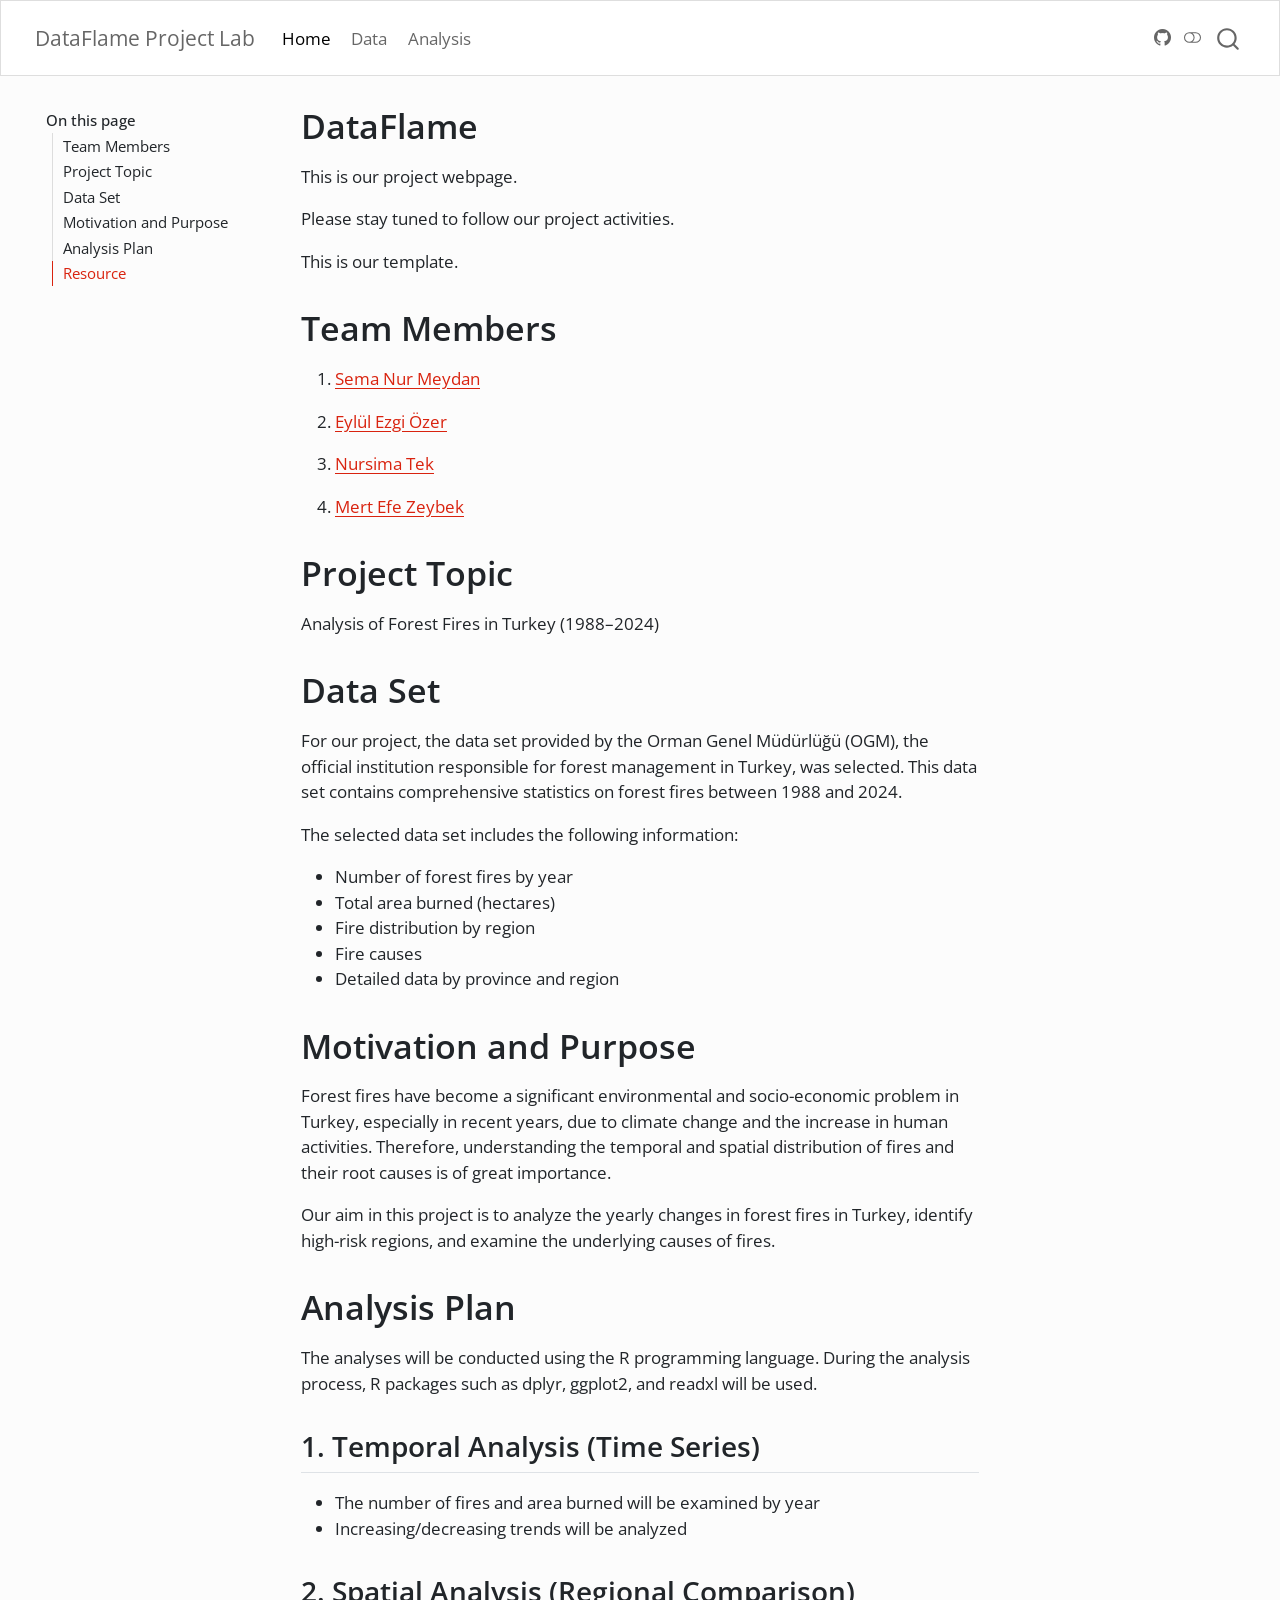
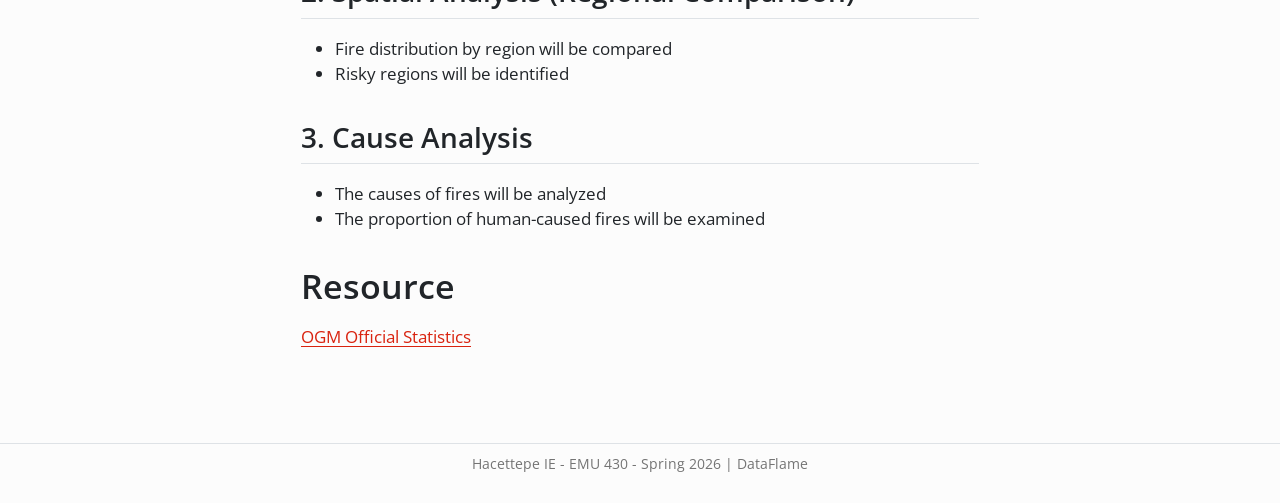
==== commit d71ca8fd: "commit" ====
--- a/docs/index.html
+++ b/docs/index.html
@@ -2,16 +2,13 @@
 <html xmlns="http://www.w3.org/1999/xhtml" lang="en" xml:lang="en"><head>
 
 <meta charset="utf-8">
-<meta name="generator" content="quarto-1.9.30">
+<meta name="generator" content="quarto-1.8.25">
 
 <meta name="viewport" content="width=device-width, initial-scale=1.0, user-scalable=yes">
 
 
 <title>DataFlame – DataFlame Project Lab</title>
 <style>
-/* Default styles provided by pandoc.
-** See https://pandoc.org/MANUAL.html#variables-for-html for config info.
-*/
 code{white-space: pre-wrap;}
 span.smallcaps{font-variant: small-caps;}
 div.columns{display: flex; gap: min(4vw, 1.5em);}
@@ -35,18 +32,19 @@
 <meta name="quarto:offset" content="./">
 <script src="site_libs/quarto-html/quarto.js" type="module"></script>
 <script src="site_libs/quarto-html/tabsets/tabsets.js" type="module"></script>
+<script src="site_libs/quarto-html/axe/axe-check.js" type="module"></script>
 <script src="site_libs/quarto-html/popper.min.js"></script>
 <script src="site_libs/quarto-html/tippy.umd.min.js"></script>
 <script src="site_libs/quarto-html/anchor.min.js"></script>
 <link href="site_libs/quarto-html/tippy.css" rel="stylesheet">
-<link href="site_libs/quarto-html/quarto-syntax-highlighting-b6a8276bf55561bdbc268162d41bd1f7.css" rel="stylesheet" class="quarto-color-scheme" id="quarto-text-highlighting-styles">
-<link href="site_libs/quarto-html/quarto-syntax-highlighting-dark-a8da12e74b29c2e7b17644f84b91567b.css" rel="stylesheet" class="quarto-color-scheme quarto-color-alternate" id="quarto-text-highlighting-styles">
-<link href="site_libs/quarto-html/quarto-syntax-highlighting-b6a8276bf55561bdbc268162d41bd1f7.css" rel="stylesheet" class="quarto-color-scheme-extra" id="quarto-text-highlighting-styles">
+<link href="site_libs/quarto-html/quarto-syntax-highlighting-7b89279ff1a6dce999919e0e67d4d9ec.css" rel="stylesheet" class="quarto-color-scheme" id="quarto-text-highlighting-styles">
+<link href="site_libs/quarto-html/quarto-syntax-highlighting-dark-707d8167ce6003fca903bfe2be84ab7f.css" rel="stylesheet" class="quarto-color-scheme quarto-color-alternate" id="quarto-text-highlighting-styles">
+<link href="site_libs/quarto-html/quarto-syntax-highlighting-7b89279ff1a6dce999919e0e67d4d9ec.css" rel="stylesheet" class="quarto-color-scheme-extra" id="quarto-text-highlighting-styles">
 <script src="site_libs/bootstrap/bootstrap.min.js"></script>
 <link href="site_libs/bootstrap/bootstrap-icons.css" rel="stylesheet">
-<link href="site_libs/bootstrap/bootstrap-8a7bb8a3e06cc5e54db5d15903f32f38.min.css" rel="stylesheet" append-hash="true" class="quarto-color-scheme" id="quarto-bootstrap" data-mode="light">
-<link href="site_libs/bootstrap/bootstrap-dark-c748b559b5f85ef4b0a589108ee5e837.min.css" rel="stylesheet" append-hash="true" class="quarto-color-scheme quarto-color-alternate" id="quarto-bootstrap" data-mode="dark">
-<link href="site_libs/bootstrap/bootstrap-8a7bb8a3e06cc5e54db5d15903f32f38.min.css" rel="stylesheet" append-hash="true" class="quarto-color-scheme-extra" id="quarto-bootstrap" data-mode="light">
+<link href="site_libs/bootstrap/bootstrap-0e5074b58188f8d01d6da366fae00f66.min.css" rel="stylesheet" append-hash="true" class="quarto-color-scheme" id="quarto-bootstrap" data-mode="light">
+<link href="site_libs/bootstrap/bootstrap-dark-cd93109820dc32abe2ab9168c608f182.min.css" rel="stylesheet" append-hash="true" class="quarto-color-scheme quarto-color-alternate" id="quarto-bootstrap" data-mode="dark">
+<link href="site_libs/bootstrap/bootstrap-0e5074b58188f8d01d6da366fae00f66.min.css" rel="stylesheet" append-hash="true" class="quarto-color-scheme-extra" id="quarto-bootstrap" data-mode="light">
 <script id="quarto-search-options" type="application/json">{
   "location": "navbar",
   "copy-button": false,
@@ -248,6 +246,8 @@
     <nav class="navbar navbar-expand-lg " data-bs-theme="dark">
       <div class="navbar-container container-fluid">
       <div class="navbar-brand-container mx-auto">
+    <a href="./index.html" class="navbar-brand navbar-brand-logo">
+    </a>
     <a class="navbar-brand" href="./index.html">
     <span class="navbar-title">DataFlame Project Lab</span>
     </a>
--- a/docs/site_libs/quarto-html/quarto-syntax-highlighting-7b89279ff1a6dce999919e0e67d4d9ec.css
+++ b/docs/site_libs/quarto-html/quarto-syntax-highlighting-7b89279ff1a6dce999919e0e67d4d9ec.css
@@ -0,0 +1,236 @@
+/* quarto syntax highlight colors */
+:root {
+  --quarto-hl-ot-color: #003B4F;
+  --quarto-hl-at-color: #657422;
+  --quarto-hl-ss-color: #20794D;
+  --quarto-hl-an-color: #5E5E5E;
+  --quarto-hl-fu-color: #4758AB;
+  --quarto-hl-st-color: #20794D;
+  --quarto-hl-cf-color: #003B4F;
+  --quarto-hl-op-color: #5E5E5E;
+  --quarto-hl-er-color: #AD0000;
+  --quarto-hl-bn-color: #AD0000;
+  --quarto-hl-al-color: #AD0000;
+  --quarto-hl-va-color: #111111;
+  --quarto-hl-bu-color: inherit;
+  --quarto-hl-ex-color: inherit;
+  --quarto-hl-pp-color: #AD0000;
+  --quarto-hl-in-color: #5E5E5E;
+  --quarto-hl-vs-color: #20794D;
+  --quarto-hl-wa-color: #5E5E5E;
+  --quarto-hl-do-color: #5E5E5E;
+  --quarto-hl-im-color: #00769E;
+  --quarto-hl-ch-color: #20794D;
+  --quarto-hl-dt-color: #AD0000;
+  --quarto-hl-fl-color: #AD0000;
+  --quarto-hl-co-color: #5E5E5E;
+  --quarto-hl-cv-color: #5E5E5E;
+  --quarto-hl-cn-color: #8f5902;
+  --quarto-hl-sc-color: #5E5E5E;
+  --quarto-hl-dv-color: #AD0000;
+  --quarto-hl-kw-color: #003B4F;
+}
+
+/* other quarto variables */
+:root {
+  --quarto-font-monospace: SFMono-Regular, Menlo, Monaco, Consolas, "Liberation Mono", "Courier New", monospace;
+}
+
+/* syntax highlight based on Pandoc's rules */
+pre > code.sourceCode > span {
+  color: #003B4F;
+}
+
+code.sourceCode > span {
+  color: #003B4F;
+}
+
+div.sourceCode,
+div.sourceCode pre.sourceCode {
+  color: #003B4F;
+}
+
+/* Normal */
+code span {
+  color: #003B4F;
+}
+
+/* Alert */
+code span.al {
+  color: #AD0000;
+  font-style: inherit;
+}
+
+/* Annotation */
+code span.an {
+  color: #5E5E5E;
+  font-style: inherit;
+}
+
+/* Attribute */
+code span.at {
+  color: #657422;
+  font-style: inherit;
+}
+
+/* BaseN */
+code span.bn {
+  color: #AD0000;
+  font-style: inherit;
+}
+
+/* BuiltIn */
+code span.bu {
+  font-style: inherit;
+}
+
+/* ControlFlow */
+code span.cf {
+  color: #003B4F;
+  font-weight: bold;
+  font-style: inherit;
+}
+
+/* Char */
+code span.ch {
+  color: #20794D;
+  font-style: inherit;
+}
+
+/* Constant */
+code span.cn {
+  color: #8f5902;
+  font-style: inherit;
+}
+
+/* Comment */
+code span.co {
+  color: #5E5E5E;
+  font-style: inherit;
+}
+
+/* CommentVar */
+code span.cv {
+  color: #5E5E5E;
+  font-style: italic;
+}
+
+/* Documentation */
+code span.do {
+  color: #5E5E5E;
+  font-style: italic;
+}
+
+/* DataType */
+code span.dt {
+  color: #AD0000;
+  font-style: inherit;
+}
+
+/* DecVal */
+code span.dv {
+  color: #AD0000;
+  font-style: inherit;
+}
+
+/* Error */
+code span.er {
+  color: #AD0000;
+  font-style: inherit;
+}
+
+/* Extension */
+code span.ex {
+  font-style: inherit;
+}
+
+/* Float */
+code span.fl {
+  color: #AD0000;
+  font-style: inherit;
+}
+
+/* Function */
+code span.fu {
+  color: #4758AB;
+  font-style: inherit;
+}
+
+/* Import */
+code span.im {
+  color: #00769E;
+  font-style: inherit;
+}
+
+/* Information */
+code span.in {
+  color: #5E5E5E;
+  font-style: inherit;
+}
+
+/* Keyword */
+code span.kw {
+  color: #003B4F;
+  font-weight: bold;
+  font-style: inherit;
+}
+
+/* Operator */
+code span.op {
+  color: #5E5E5E;
+  font-style: inherit;
+}
+
+/* Other */
+code span.ot {
+  color: #003B4F;
+  font-style: inherit;
+}
+
+/* Preprocessor */
+code span.pp {
+  color: #AD0000;
+  font-style: inherit;
+}
+
+/* SpecialChar */
+code span.sc {
+  color: #5E5E5E;
+  font-style: inherit;
+}
+
+/* SpecialString */
+code span.ss {
+  color: #20794D;
+  font-style: inherit;
+}
+
+/* String */
+code span.st {
+  color: #20794D;
+  font-style: inherit;
+}
+
+/* Variable */
+code span.va {
+  color: #111111;
+  font-style: inherit;
+}
+
+/* VerbatimString */
+code span.vs {
+  color: #20794D;
+  font-style: inherit;
+}
+
+/* Warning */
+code span.wa {
+  color: #5E5E5E;
+  font-style: italic;
+}
+
+.prevent-inlining {
+  content: "</";
+}
+
+/*# sourceMappingURL=3944bc705cfaf4c80e56f77c5205168a.css.map */
--- a/docs/site_libs/quarto-html/quarto-syntax-highlighting-dark-707d8167ce6003fca903bfe2be84ab7f.css
+++ b/docs/site_libs/quarto-html/quarto-syntax-highlighting-dark-707d8167ce6003fca903bfe2be84ab7f.css
@@ -0,0 +1,219 @@
+/* quarto syntax highlight colors */
+:root {
+  --quarto-hl-al-color: #f07178;
+  --quarto-hl-an-color: #d4d0ab;
+  --quarto-hl-at-color: #00e0e0;
+  --quarto-hl-bn-color: #d4d0ab;
+  --quarto-hl-bu-color: #abe338;
+  --quarto-hl-ch-color: #abe338;
+  --quarto-hl-co-color: #f8f8f2;
+  --quarto-hl-cv-color: #ffd700;
+  --quarto-hl-cn-color: #ffd700;
+  --quarto-hl-cf-color: #ffa07a;
+  --quarto-hl-dt-color: #ffa07a;
+  --quarto-hl-dv-color: #d4d0ab;
+  --quarto-hl-do-color: #f8f8f2;
+  --quarto-hl-er-color: #f07178;
+  --quarto-hl-ex-color: #00e0e0;
+  --quarto-hl-fl-color: #d4d0ab;
+  --quarto-hl-fu-color: #ffa07a;
+  --quarto-hl-im-color: #abe338;
+  --quarto-hl-in-color: #d4d0ab;
+  --quarto-hl-kw-color: #ffa07a;
+  --quarto-hl-op-color: #ffa07a;
+  --quarto-hl-ot-color: #00e0e0;
+  --quarto-hl-pp-color: #dcc6e0;
+  --quarto-hl-re-color: #00e0e0;
+  --quarto-hl-sc-color: #abe338;
+  --quarto-hl-ss-color: #abe338;
+  --quarto-hl-st-color: #abe338;
+  --quarto-hl-va-color: #00e0e0;
+  --quarto-hl-vs-color: #abe338;
+  --quarto-hl-wa-color: #dcc6e0;
+}
+
+/* other quarto variables */
+:root {
+  --quarto-font-monospace: SFMono-Regular, Menlo, Monaco, Consolas, "Liberation Mono", "Courier New", monospace;
+}
+
+/* syntax highlight based on Pandoc's rules */
+pre > code.sourceCode > span {
+  color: #f8f8f2;
+}
+
+code.sourceCode > span {
+  color: #f8f8f2;
+}
+
+div.sourceCode,
+div.sourceCode pre.sourceCode {
+  color: #f8f8f2;
+}
+
+/* Normal */
+code span {
+  color: #f8f8f2;
+}
+
+/* Alert */
+code span.al {
+  color: #f07178;
+}
+
+/* Annotation */
+code span.an {
+  color: #d4d0ab;
+}
+
+/* Attribute */
+code span.at {
+  color: #00e0e0;
+}
+
+/* BaseN */
+code span.bn {
+  color: #d4d0ab;
+}
+
+/* BuiltIn */
+code span.bu {
+  color: #abe338;
+}
+
+/* ControlFlow */
+code span.cf {
+  font-weight: bold;
+  color: #ffa07a;
+}
+
+/* Char */
+code span.ch {
+  color: #abe338;
+}
+
+/* Constant */
+code span.cn {
+  color: #ffd700;
+}
+
+/* Comment */
+code span.co {
+  font-style: italic;
+  color: #f8f8f2;
+}
+
+/* CommentVar */
+code span.cv {
+  color: #ffd700;
+}
+
+/* Documentation */
+code span.do {
+  color: #f8f8f2;
+}
+
+/* DataType */
+code span.dt {
+  color: #ffa07a;
+}
+
+/* DecVal */
+code span.dv {
+  color: #d4d0ab;
+}
+
+/* Error */
+code span.er {
+  color: #f07178;
+  text-decoration: underline;
+}
+
+/* Extension */
+code span.ex {
+  font-weight: bold;
+  color: #00e0e0;
+}
+
+/* Float */
+code span.fl {
+  color: #d4d0ab;
+}
+
+/* Function */
+code span.fu {
+  color: #ffa07a;
+}
+
+/* Import */
+code span.im {
+  color: #abe338;
+}
+
+/* Information */
+code span.in {
+  color: #d4d0ab;
+}
+
+/* Keyword */
+code span.kw {
+  font-weight: bold;
+  color: #ffa07a;
+}
+
+/* Operator */
+code span.op {
+  color: #ffa07a;
+}
+
+/* Other */
+code span.ot {
+  color: #00e0e0;
+}
+
+/* Preprocessor */
+code span.pp {
+  color: #dcc6e0;
+}
+
+/* RegionMarker */
+code span.re {
+  background-color: #f8f8f2;
+  color: #00e0e0;
+}
+
+/* SpecialChar */
+code span.sc {
+  color: #abe338;
+}
+
+/* SpecialString */
+code span.ss {
+  color: #abe338;
+}
+
+/* String */
+code span.st {
+  color: #abe338;
+}
+
+/* Variable */
+code span.va {
+  color: #00e0e0;
+}
+
+/* VerbatimString */
+code span.vs {
+  color: #abe338;
+}
+
+/* Warning */
+code span.wa {
+  color: #dcc6e0;
+}
+
+.prevent-inlining {
+  content: "</";
+}
+
+/*# sourceMappingURL=f5ab3bb6f5ded8da9f12dd3a91d3da26.css.map */
--- a/docs/site_libs/quarto-html/quarto-syntax-highlighting-7b89279ff1a6dce999919e0e67d4d9ec.css
+++ b/docs/site_libs/quarto-html/quarto-syntax-highlighting-7b89279ff1a6dce999919e0e67d4d9ec.css
@@ -0,0 +1,236 @@
+/* quarto syntax highlight colors */
+:root {
+  --quarto-hl-ot-color: #003B4F;
+  --quarto-hl-at-color: #657422;
+  --quarto-hl-ss-color: #20794D;
+  --quarto-hl-an-color: #5E5E5E;
+  --quarto-hl-fu-color: #4758AB;
+  --quarto-hl-st-color: #20794D;
+  --quarto-hl-cf-color: #003B4F;
+  --quarto-hl-op-color: #5E5E5E;
+  --quarto-hl-er-color: #AD0000;
+  --quarto-hl-bn-color: #AD0000;
+  --quarto-hl-al-color: #AD0000;
+  --quarto-hl-va-color: #111111;
+  --quarto-hl-bu-color: inherit;
+  --quarto-hl-ex-color: inherit;
+  --quarto-hl-pp-color: #AD0000;
+  --quarto-hl-in-color: #5E5E5E;
+  --quarto-hl-vs-color: #20794D;
+  --quarto-hl-wa-color: #5E5E5E;
+  --quarto-hl-do-color: #5E5E5E;
+  --quarto-hl-im-color: #00769E;
+  --quarto-hl-ch-color: #20794D;
+  --quarto-hl-dt-color: #AD0000;
+  --quarto-hl-fl-color: #AD0000;
+  --quarto-hl-co-color: #5E5E5E;
+  --quarto-hl-cv-color: #5E5E5E;
+  --quarto-hl-cn-color: #8f5902;
+  --quarto-hl-sc-color: #5E5E5E;
+  --quarto-hl-dv-color: #AD0000;
+  --quarto-hl-kw-color: #003B4F;
+}
+
+/* other quarto variables */
+:root {
+  --quarto-font-monospace: SFMono-Regular, Menlo, Monaco, Consolas, "Liberation Mono", "Courier New", monospace;
+}
+
+/* syntax highlight based on Pandoc's rules */
+pre > code.sourceCode > span {
+  color: #003B4F;
+}
+
+code.sourceCode > span {
+  color: #003B4F;
+}
+
+div.sourceCode,
+div.sourceCode pre.sourceCode {
+  color: #003B4F;
+}
+
+/* Normal */
+code span {
+  color: #003B4F;
+}
+
+/* Alert */
+code span.al {
+  color: #AD0000;
+  font-style: inherit;
+}
+
+/* Annotation */
+code span.an {
+  color: #5E5E5E;
+  font-style: inherit;
+}
+
+/* Attribute */
+code span.at {
+  color: #657422;
+  font-style: inherit;
+}
+
+/* BaseN */
+code span.bn {
+  color: #AD0000;
+  font-style: inherit;
+}
+
+/* BuiltIn */
+code span.bu {
+  font-style: inherit;
+}
+
+/* ControlFlow */
+code span.cf {
+  color: #003B4F;
+  font-weight: bold;
+  font-style: inherit;
+}
+
+/* Char */
+code span.ch {
+  color: #20794D;
+  font-style: inherit;
+}
+
+/* Constant */
+code span.cn {
+  color: #8f5902;
+  font-style: inherit;
+}
+
+/* Comment */
+code span.co {
+  color: #5E5E5E;
+  font-style: inherit;
+}
+
+/* CommentVar */
+code span.cv {
+  color: #5E5E5E;
+  font-style: italic;
+}
+
+/* Documentation */
+code span.do {
+  color: #5E5E5E;
+  font-style: italic;
+}
+
+/* DataType */
+code span.dt {
+  color: #AD0000;
+  font-style: inherit;
+}
+
+/* DecVal */
+code span.dv {
+  color: #AD0000;
+  font-style: inherit;
+}
+
+/* Error */
+code span.er {
+  color: #AD0000;
+  font-style: inherit;
+}
+
+/* Extension */
+code span.ex {
+  font-style: inherit;
+}
+
+/* Float */
+code span.fl {
+  color: #AD0000;
+  font-style: inherit;
+}
+
+/* Function */
+code span.fu {
+  color: #4758AB;
+  font-style: inherit;
+}
+
+/* Import */
+code span.im {
+  color: #00769E;
+  font-style: inherit;
+}
+
+/* Information */
+code span.in {
+  color: #5E5E5E;
+  font-style: inherit;
+}
+
+/* Keyword */
+code span.kw {
+  color: #003B4F;
+  font-weight: bold;
+  font-style: inherit;
+}
+
+/* Operator */
+code span.op {
+  color: #5E5E5E;
+  font-style: inherit;
+}
+
+/* Other */
+code span.ot {
+  color: #003B4F;
+  font-style: inherit;
+}
+
+/* Preprocessor */
+code span.pp {
+  color: #AD0000;
+  font-style: inherit;
+}
+
+/* SpecialChar */
+code span.sc {
+  color: #5E5E5E;
+  font-style: inherit;
+}
+
+/* SpecialString */
+code span.ss {
+  color: #20794D;
+  font-style: inherit;
+}
+
+/* String */
+code span.st {
+  color: #20794D;
+  font-style: inherit;
+}
+
+/* Variable */
+code span.va {
+  color: #111111;
+  font-style: inherit;
+}
+
+/* VerbatimString */
+code span.vs {
+  color: #20794D;
+  font-style: inherit;
+}
+
+/* Warning */
+code span.wa {
+  color: #5E5E5E;
+  font-style: italic;
+}
+
+.prevent-inlining {
+  content: "</";
+}
+
+/*# sourceMappingURL=3944bc705cfaf4c80e56f77c5205168a.css.map */
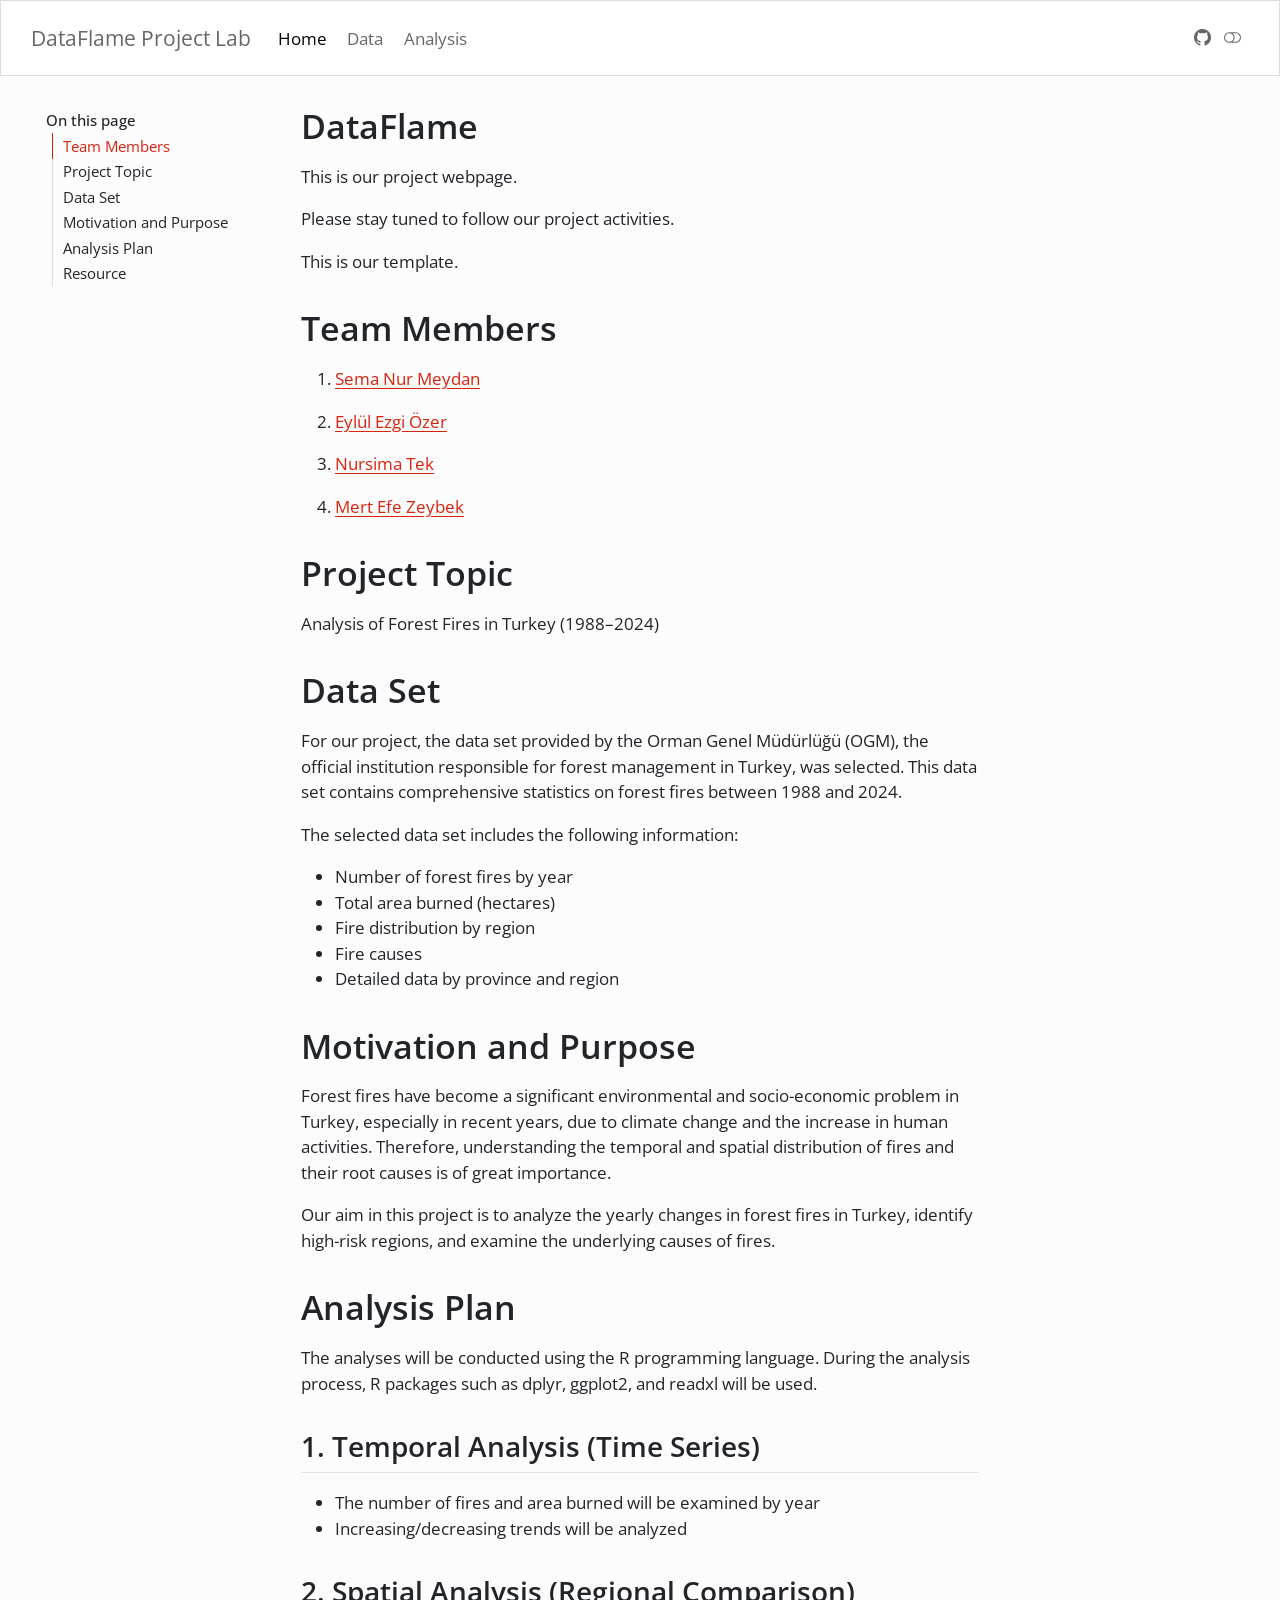
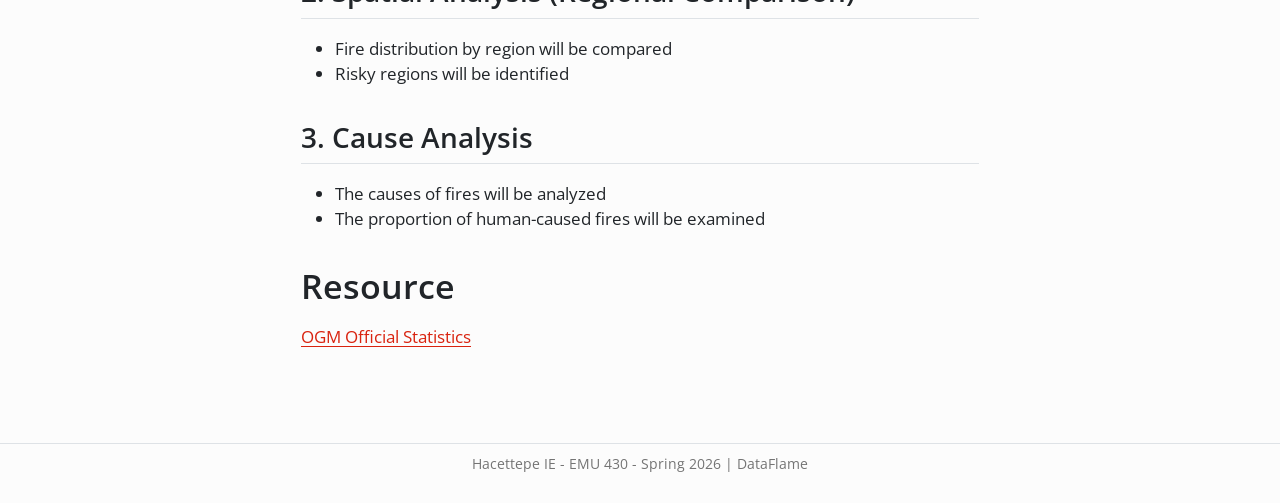
==== commit 15f50c07: "commit" ====
--- a/docs/index.html
+++ b/docs/index.html
@@ -2,13 +2,16 @@
 <html xmlns="http://www.w3.org/1999/xhtml" lang="en" xml:lang="en"><head>
 
 <meta charset="utf-8">
-<meta name="generator" content="quarto-1.8.25">
+<meta name="generator" content="quarto-1.9.30">
 
 <meta name="viewport" content="width=device-width, initial-scale=1.0, user-scalable=yes">
 
 
 <title>DataFlame – DataFlame Project Lab</title>
 <style>
+/* Default styles provided by pandoc.
+** See https://pandoc.org/MANUAL.html#variables-for-html for config info.
+*/
 code{white-space: pre-wrap;}
 span.smallcaps{font-variant: small-caps;}
 div.columns{display: flex; gap: min(4vw, 1.5em);}
@@ -32,19 +35,18 @@
 <meta name="quarto:offset" content="./">
 <script src="site_libs/quarto-html/quarto.js" type="module"></script>
 <script src="site_libs/quarto-html/tabsets/tabsets.js" type="module"></script>
-<script src="site_libs/quarto-html/axe/axe-check.js" type="module"></script>
 <script src="site_libs/quarto-html/popper.min.js"></script>
 <script src="site_libs/quarto-html/tippy.umd.min.js"></script>
 <script src="site_libs/quarto-html/anchor.min.js"></script>
 <link href="site_libs/quarto-html/tippy.css" rel="stylesheet">
-<link href="site_libs/quarto-html/quarto-syntax-highlighting-7b89279ff1a6dce999919e0e67d4d9ec.css" rel="stylesheet" class="quarto-color-scheme" id="quarto-text-highlighting-styles">
-<link href="site_libs/quarto-html/quarto-syntax-highlighting-dark-707d8167ce6003fca903bfe2be84ab7f.css" rel="stylesheet" class="quarto-color-scheme quarto-color-alternate" id="quarto-text-highlighting-styles">
-<link href="site_libs/quarto-html/quarto-syntax-highlighting-7b89279ff1a6dce999919e0e67d4d9ec.css" rel="stylesheet" class="quarto-color-scheme-extra" id="quarto-text-highlighting-styles">
+<link href="site_libs/quarto-html/quarto-syntax-highlighting-b6a8276bf55561bdbc268162d41bd1f7.css" rel="stylesheet" class="quarto-color-scheme" id="quarto-text-highlighting-styles">
+<link href="site_libs/quarto-html/quarto-syntax-highlighting-dark-a8da12e74b29c2e7b17644f84b91567b.css" rel="stylesheet" class="quarto-color-scheme quarto-color-alternate" id="quarto-text-highlighting-styles">
+<link href="site_libs/quarto-html/quarto-syntax-highlighting-b6a8276bf55561bdbc268162d41bd1f7.css" rel="stylesheet" class="quarto-color-scheme-extra" id="quarto-text-highlighting-styles">
 <script src="site_libs/bootstrap/bootstrap.min.js"></script>
 <link href="site_libs/bootstrap/bootstrap-icons.css" rel="stylesheet">
-<link href="site_libs/bootstrap/bootstrap-0e5074b58188f8d01d6da366fae00f66.min.css" rel="stylesheet" append-hash="true" class="quarto-color-scheme" id="quarto-bootstrap" data-mode="light">
-<link href="site_libs/bootstrap/bootstrap-dark-cd93109820dc32abe2ab9168c608f182.min.css" rel="stylesheet" append-hash="true" class="quarto-color-scheme quarto-color-alternate" id="quarto-bootstrap" data-mode="dark">
-<link href="site_libs/bootstrap/bootstrap-0e5074b58188f8d01d6da366fae00f66.min.css" rel="stylesheet" append-hash="true" class="quarto-color-scheme-extra" id="quarto-bootstrap" data-mode="light">
+<link href="site_libs/bootstrap/bootstrap-8a7bb8a3e06cc5e54db5d15903f32f38.min.css" rel="stylesheet" append-hash="true" class="quarto-color-scheme" id="quarto-bootstrap" data-mode="light">
+<link href="site_libs/bootstrap/bootstrap-dark-c748b559b5f85ef4b0a589108ee5e837.min.css" rel="stylesheet" append-hash="true" class="quarto-color-scheme quarto-color-alternate" id="quarto-bootstrap" data-mode="dark">
+<link href="site_libs/bootstrap/bootstrap-8a7bb8a3e06cc5e54db5d15903f32f38.min.css" rel="stylesheet" append-hash="true" class="quarto-color-scheme-extra" id="quarto-bootstrap" data-mode="light">
 <script id="quarto-search-options" type="application/json">{
   "location": "navbar",
   "copy-button": false,
@@ -246,8 +248,6 @@
     <nav class="navbar navbar-expand-lg " data-bs-theme="dark">
       <div class="navbar-container container-fluid">
       <div class="navbar-brand-container mx-auto">
-    <a href="./index.html" class="navbar-brand navbar-brand-logo">
-    </a>
     <a class="navbar-brand" href="./index.html">
     <span class="navbar-title">DataFlame Project Lab</span>
     </a>
--- a/docs/site_libs/quarto-html/quarto-syntax-highlighting-b6a8276bf55561bdbc268162d41bd1f7.css
+++ b/docs/site_libs/quarto-html/quarto-syntax-highlighting-b6a8276bf55561bdbc268162d41bd1f7.css
@@ -0,0 +1,236 @@
+/* quarto syntax highlight colors */
+:root {
+  --quarto-hl-ot-color: #003B4F;
+  --quarto-hl-at-color: #657422;
+  --quarto-hl-ss-color: #20794D;
+  --quarto-hl-an-color: #5E5E5E;
+  --quarto-hl-fu-color: #4758AB;
+  --quarto-hl-st-color: #20794D;
+  --quarto-hl-cf-color: #003B4F;
+  --quarto-hl-op-color: #5E5E5E;
+  --quarto-hl-er-color: #AD0000;
+  --quarto-hl-bn-color: #AD0000;
+  --quarto-hl-al-color: #AD0000;
+  --quarto-hl-va-color: #111111;
+  --quarto-hl-bu-color: inherit;
+  --quarto-hl-ex-color: inherit;
+  --quarto-hl-pp-color: #AD0000;
+  --quarto-hl-in-color: #5E5E5E;
+  --quarto-hl-vs-color: #20794D;
+  --quarto-hl-wa-color: #5E5E5E;
+  --quarto-hl-do-color: #5E5E5E;
+  --quarto-hl-im-color: #00769E;
+  --quarto-hl-ch-color: #20794D;
+  --quarto-hl-dt-color: #AD0000;
+  --quarto-hl-fl-color: #AD0000;
+  --quarto-hl-co-color: #5E5E5E;
+  --quarto-hl-cv-color: #5E5E5E;
+  --quarto-hl-cn-color: #8f5902;
+  --quarto-hl-sc-color: #5E5E5E;
+  --quarto-hl-dv-color: #AD0000;
+  --quarto-hl-kw-color: #003B4F;
+}
+
+/* other quarto variables */
+:root {
+  --quarto-font-monospace: SFMono-Regular, Menlo, Monaco, Consolas, "Liberation Mono", "Courier New", monospace;
+}
+
+/* syntax highlight based on Pandoc's rules */
+pre > code.sourceCode > span {
+  color: #003B4F;
+}
+
+code.sourceCode > span {
+  color: #003B4F;
+}
+
+div.sourceCode,
+div.sourceCode pre.sourceCode {
+  color: #003B4F;
+}
+
+/* Normal */
+code span {
+  color: #003B4F;
+}
+
+/* Alert */
+code span.al {
+  color: #AD0000;
+  font-style: inherit;
+}
+
+/* Annotation */
+code span.an {
+  color: #5E5E5E;
+  font-style: inherit;
+}
+
+/* Attribute */
+code span.at {
+  color: #657422;
+  font-style: inherit;
+}
+
+/* BaseN */
+code span.bn {
+  color: #AD0000;
+  font-style: inherit;
+}
+
+/* BuiltIn */
+code span.bu {
+  font-style: inherit;
+}
+
+/* ControlFlow */
+code span.cf {
+  color: #003B4F;
+  font-weight: bold;
+  font-style: inherit;
+}
+
+/* Char */
+code span.ch {
+  color: #20794D;
+  font-style: inherit;
+}
+
+/* Constant */
+code span.cn {
+  color: #8f5902;
+  font-style: inherit;
+}
+
+/* Comment */
+code span.co {
+  color: #5E5E5E;
+  font-style: inherit;
+}
+
+/* CommentVar */
+code span.cv {
+  color: #5E5E5E;
+  font-style: italic;
+}
+
+/* Documentation */
+code span.do {
+  color: #5E5E5E;
+  font-style: italic;
+}
+
+/* DataType */
+code span.dt {
+  color: #AD0000;
+  font-style: inherit;
+}
+
+/* DecVal */
+code span.dv {
+  color: #AD0000;
+  font-style: inherit;
+}
+
+/* Error */
+code span.er {
+  color: #AD0000;
+  font-style: inherit;
+}
+
+/* Extension */
+code span.ex {
+  font-style: inherit;
+}
+
+/* Float */
+code span.fl {
+  color: #AD0000;
+  font-style: inherit;
+}
+
+/* Function */
+code span.fu {
+  color: #4758AB;
+  font-style: inherit;
+}
+
+/* Import */
+code span.im {
+  color: #00769E;
+  font-style: inherit;
+}
+
+/* Information */
+code span.in {
+  color: #5E5E5E;
+  font-style: inherit;
+}
+
+/* Keyword */
+code span.kw {
+  color: #003B4F;
+  font-weight: bold;
+  font-style: inherit;
+}
+
+/* Operator */
+code span.op {
+  color: #5E5E5E;
+  font-style: inherit;
+}
+
+/* Other */
+code span.ot {
+  color: #003B4F;
+  font-style: inherit;
+}
+
+/* Preprocessor */
+code span.pp {
+  color: #AD0000;
+  font-style: inherit;
+}
+
+/* SpecialChar */
+code span.sc {
+  color: #5E5E5E;
+  font-style: inherit;
+}
+
+/* SpecialString */
+code span.ss {
+  color: #20794D;
+  font-style: inherit;
+}
+
+/* String */
+code span.st {
+  color: #20794D;
+  font-style: inherit;
+}
+
+/* Variable */
+code span.va {
+  color: #111111;
+  font-style: inherit;
+}
+
+/* VerbatimString */
+code span.vs {
+  color: #20794D;
+  font-style: inherit;
+}
+
+/* Warning */
+code span.wa {
+  color: #5E5E5E;
+  font-style: italic;
+}
+
+.prevent-inlining {
+  content: "</";
+}
+
+/*# sourceMappingURL=5eae6a9ed249137e627790aed33a8396.css.map */
--- a/docs/site_libs/quarto-html/quarto-syntax-highlighting-dark-a8da12e74b29c2e7b17644f84b91567b.css
+++ b/docs/site_libs/quarto-html/quarto-syntax-highlighting-dark-a8da12e74b29c2e7b17644f84b91567b.css
@@ -0,0 +1,219 @@
+/* quarto syntax highlight colors */
+:root {
+  --quarto-hl-al-color: #f07178;
+  --quarto-hl-an-color: #d4d0ab;
+  --quarto-hl-at-color: #00e0e0;
+  --quarto-hl-bn-color: #d4d0ab;
+  --quarto-hl-bu-color: #abe338;
+  --quarto-hl-ch-color: #abe338;
+  --quarto-hl-co-color: #f8f8f2;
+  --quarto-hl-cv-color: #ffd700;
+  --quarto-hl-cn-color: #ffd700;
+  --quarto-hl-cf-color: #ffa07a;
+  --quarto-hl-dt-color: #ffa07a;
+  --quarto-hl-dv-color: #d4d0ab;
+  --quarto-hl-do-color: #f8f8f2;
+  --quarto-hl-er-color: #f07178;
+  --quarto-hl-ex-color: #00e0e0;
+  --quarto-hl-fl-color: #d4d0ab;
+  --quarto-hl-fu-color: #ffa07a;
+  --quarto-hl-im-color: #abe338;
+  --quarto-hl-in-color: #d4d0ab;
+  --quarto-hl-kw-color: #ffa07a;
+  --quarto-hl-op-color: #ffa07a;
+  --quarto-hl-ot-color: #00e0e0;
+  --quarto-hl-pp-color: #dcc6e0;
+  --quarto-hl-re-color: #00e0e0;
+  --quarto-hl-sc-color: #abe338;
+  --quarto-hl-ss-color: #abe338;
+  --quarto-hl-st-color: #abe338;
+  --quarto-hl-va-color: #00e0e0;
+  --quarto-hl-vs-color: #abe338;
+  --quarto-hl-wa-color: #dcc6e0;
+}
+
+/* other quarto variables */
+:root {
+  --quarto-font-monospace: SFMono-Regular, Menlo, Monaco, Consolas, "Liberation Mono", "Courier New", monospace;
+}
+
+/* syntax highlight based on Pandoc's rules */
+pre > code.sourceCode > span {
+  color: #f8f8f2;
+}
+
+code.sourceCode > span {
+  color: #f8f8f2;
+}
+
+div.sourceCode,
+div.sourceCode pre.sourceCode {
+  color: #f8f8f2;
+}
+
+/* Normal */
+code span {
+  color: #f8f8f2;
+}
+
+/* Alert */
+code span.al {
+  color: #f07178;
+}
+
+/* Annotation */
+code span.an {
+  color: #d4d0ab;
+}
+
+/* Attribute */
+code span.at {
+  color: #00e0e0;
+}
+
+/* BaseN */
+code span.bn {
+  color: #d4d0ab;
+}
+
+/* BuiltIn */
+code span.bu {
+  color: #abe338;
+}
+
+/* ControlFlow */
+code span.cf {
+  font-weight: bold;
+  color: #ffa07a;
+}
+
+/* Char */
+code span.ch {
+  color: #abe338;
+}
+
+/* Constant */
+code span.cn {
+  color: #ffd700;
+}
+
+/* Comment */
+code span.co {
+  font-style: italic;
+  color: #f8f8f2;
+}
+
+/* CommentVar */
+code span.cv {
+  color: #ffd700;
+}
+
+/* Documentation */
+code span.do {
+  color: #f8f8f2;
+}
+
+/* DataType */
+code span.dt {
+  color: #ffa07a;
+}
+
+/* DecVal */
+code span.dv {
+  color: #d4d0ab;
+}
+
+/* Error */
+code span.er {
+  color: #f07178;
+  text-decoration: underline;
+}
+
+/* Extension */
+code span.ex {
+  font-weight: bold;
+  color: #00e0e0;
+}
+
+/* Float */
+code span.fl {
+  color: #d4d0ab;
+}
+
+/* Function */
+code span.fu {
+  color: #ffa07a;
+}
+
+/* Import */
+code span.im {
+  color: #abe338;
+}
+
+/* Information */
+code span.in {
+  color: #d4d0ab;
+}
+
+/* Keyword */
+code span.kw {
+  font-weight: bold;
+  color: #ffa07a;
+}
+
+/* Operator */
+code span.op {
+  color: #ffa07a;
+}
+
+/* Other */
+code span.ot {
+  color: #00e0e0;
+}
+
+/* Preprocessor */
+code span.pp {
+  color: #dcc6e0;
+}
+
+/* RegionMarker */
+code span.re {
+  background-color: #f8f8f2;
+  color: #00e0e0;
+}
+
+/* SpecialChar */
+code span.sc {
+  color: #abe338;
+}
+
+/* SpecialString */
+code span.ss {
+  color: #abe338;
+}
+
+/* String */
+code span.st {
+  color: #abe338;
+}
+
+/* Variable */
+code span.va {
+  color: #00e0e0;
+}
+
+/* VerbatimString */
+code span.vs {
+  color: #abe338;
+}
+
+/* Warning */
+code span.wa {
+  color: #dcc6e0;
+}
+
+.prevent-inlining {
+  content: "</";
+}
+
+/*# sourceMappingURL=f841a2e569336199598ea48cb295f6f3.css.map */
--- a/docs/site_libs/quarto-html/quarto-syntax-highlighting-b6a8276bf55561bdbc268162d41bd1f7.css
+++ b/docs/site_libs/quarto-html/quarto-syntax-highlighting-b6a8276bf55561bdbc268162d41bd1f7.css
@@ -0,0 +1,236 @@
+/* quarto syntax highlight colors */
+:root {
+  --quarto-hl-ot-color: #003B4F;
+  --quarto-hl-at-color: #657422;
+  --quarto-hl-ss-color: #20794D;
+  --quarto-hl-an-color: #5E5E5E;
+  --quarto-hl-fu-color: #4758AB;
+  --quarto-hl-st-color: #20794D;
+  --quarto-hl-cf-color: #003B4F;
+  --quarto-hl-op-color: #5E5E5E;
+  --quarto-hl-er-color: #AD0000;
+  --quarto-hl-bn-color: #AD0000;
+  --quarto-hl-al-color: #AD0000;
+  --quarto-hl-va-color: #111111;
+  --quarto-hl-bu-color: inherit;
+  --quarto-hl-ex-color: inherit;
+  --quarto-hl-pp-color: #AD0000;
+  --quarto-hl-in-color: #5E5E5E;
+  --quarto-hl-vs-color: #20794D;
+  --quarto-hl-wa-color: #5E5E5E;
+  --quarto-hl-do-color: #5E5E5E;
+  --quarto-hl-im-color: #00769E;
+  --quarto-hl-ch-color: #20794D;
+  --quarto-hl-dt-color: #AD0000;
+  --quarto-hl-fl-color: #AD0000;
+  --quarto-hl-co-color: #5E5E5E;
+  --quarto-hl-cv-color: #5E5E5E;
+  --quarto-hl-cn-color: #8f5902;
+  --quarto-hl-sc-color: #5E5E5E;
+  --quarto-hl-dv-color: #AD0000;
+  --quarto-hl-kw-color: #003B4F;
+}
+
+/* other quarto variables */
+:root {
+  --quarto-font-monospace: SFMono-Regular, Menlo, Monaco, Consolas, "Liberation Mono", "Courier New", monospace;
+}
+
+/* syntax highlight based on Pandoc's rules */
+pre > code.sourceCode > span {
+  color: #003B4F;
+}
+
+code.sourceCode > span {
+  color: #003B4F;
+}
+
+div.sourceCode,
+div.sourceCode pre.sourceCode {
+  color: #003B4F;
+}
+
+/* Normal */
+code span {
+  color: #003B4F;
+}
+
+/* Alert */
+code span.al {
+  color: #AD0000;
+  font-style: inherit;
+}
+
+/* Annotation */
+code span.an {
+  color: #5E5E5E;
+  font-style: inherit;
+}
+
+/* Attribute */
+code span.at {
+  color: #657422;
+  font-style: inherit;
+}
+
+/* BaseN */
+code span.bn {
+  color: #AD0000;
+  font-style: inherit;
+}
+
+/* BuiltIn */
+code span.bu {
+  font-style: inherit;
+}
+
+/* ControlFlow */
+code span.cf {
+  color: #003B4F;
+  font-weight: bold;
+  font-style: inherit;
+}
+
+/* Char */
+code span.ch {
+  color: #20794D;
+  font-style: inherit;
+}
+
+/* Constant */
+code span.cn {
+  color: #8f5902;
+  font-style: inherit;
+}
+
+/* Comment */
+code span.co {
+  color: #5E5E5E;
+  font-style: inherit;
+}
+
+/* CommentVar */
+code span.cv {
+  color: #5E5E5E;
+  font-style: italic;
+}
+
+/* Documentation */
+code span.do {
+  color: #5E5E5E;
+  font-style: italic;
+}
+
+/* DataType */
+code span.dt {
+  color: #AD0000;
+  font-style: inherit;
+}
+
+/* DecVal */
+code span.dv {
+  color: #AD0000;
+  font-style: inherit;
+}
+
+/* Error */
+code span.er {
+  color: #AD0000;
+  font-style: inherit;
+}
+
+/* Extension */
+code span.ex {
+  font-style: inherit;
+}
+
+/* Float */
+code span.fl {
+  color: #AD0000;
+  font-style: inherit;
+}
+
+/* Function */
+code span.fu {
+  color: #4758AB;
+  font-style: inherit;
+}
+
+/* Import */
+code span.im {
+  color: #00769E;
+  font-style: inherit;
+}
+
+/* Information */
+code span.in {
+  color: #5E5E5E;
+  font-style: inherit;
+}
+
+/* Keyword */
+code span.kw {
+  color: #003B4F;
+  font-weight: bold;
+  font-style: inherit;
+}
+
+/* Operator */
+code span.op {
+  color: #5E5E5E;
+  font-style: inherit;
+}
+
+/* Other */
+code span.ot {
+  color: #003B4F;
+  font-style: inherit;
+}
+
+/* Preprocessor */
+code span.pp {
+  color: #AD0000;
+  font-style: inherit;
+}
+
+/* SpecialChar */
+code span.sc {
+  color: #5E5E5E;
+  font-style: inherit;
+}
+
+/* SpecialString */
+code span.ss {
+  color: #20794D;
+  font-style: inherit;
+}
+
+/* String */
+code span.st {
+  color: #20794D;
+  font-style: inherit;
+}
+
+/* Variable */
+code span.va {
+  color: #111111;
+  font-style: inherit;
+}
+
+/* VerbatimString */
+code span.vs {
+  color: #20794D;
+  font-style: inherit;
+}
+
+/* Warning */
+code span.wa {
+  color: #5E5E5E;
+  font-style: italic;
+}
+
+.prevent-inlining {
+  content: "</";
+}
+
+/*# sourceMappingURL=5eae6a9ed249137e627790aed33a8396.css.map */
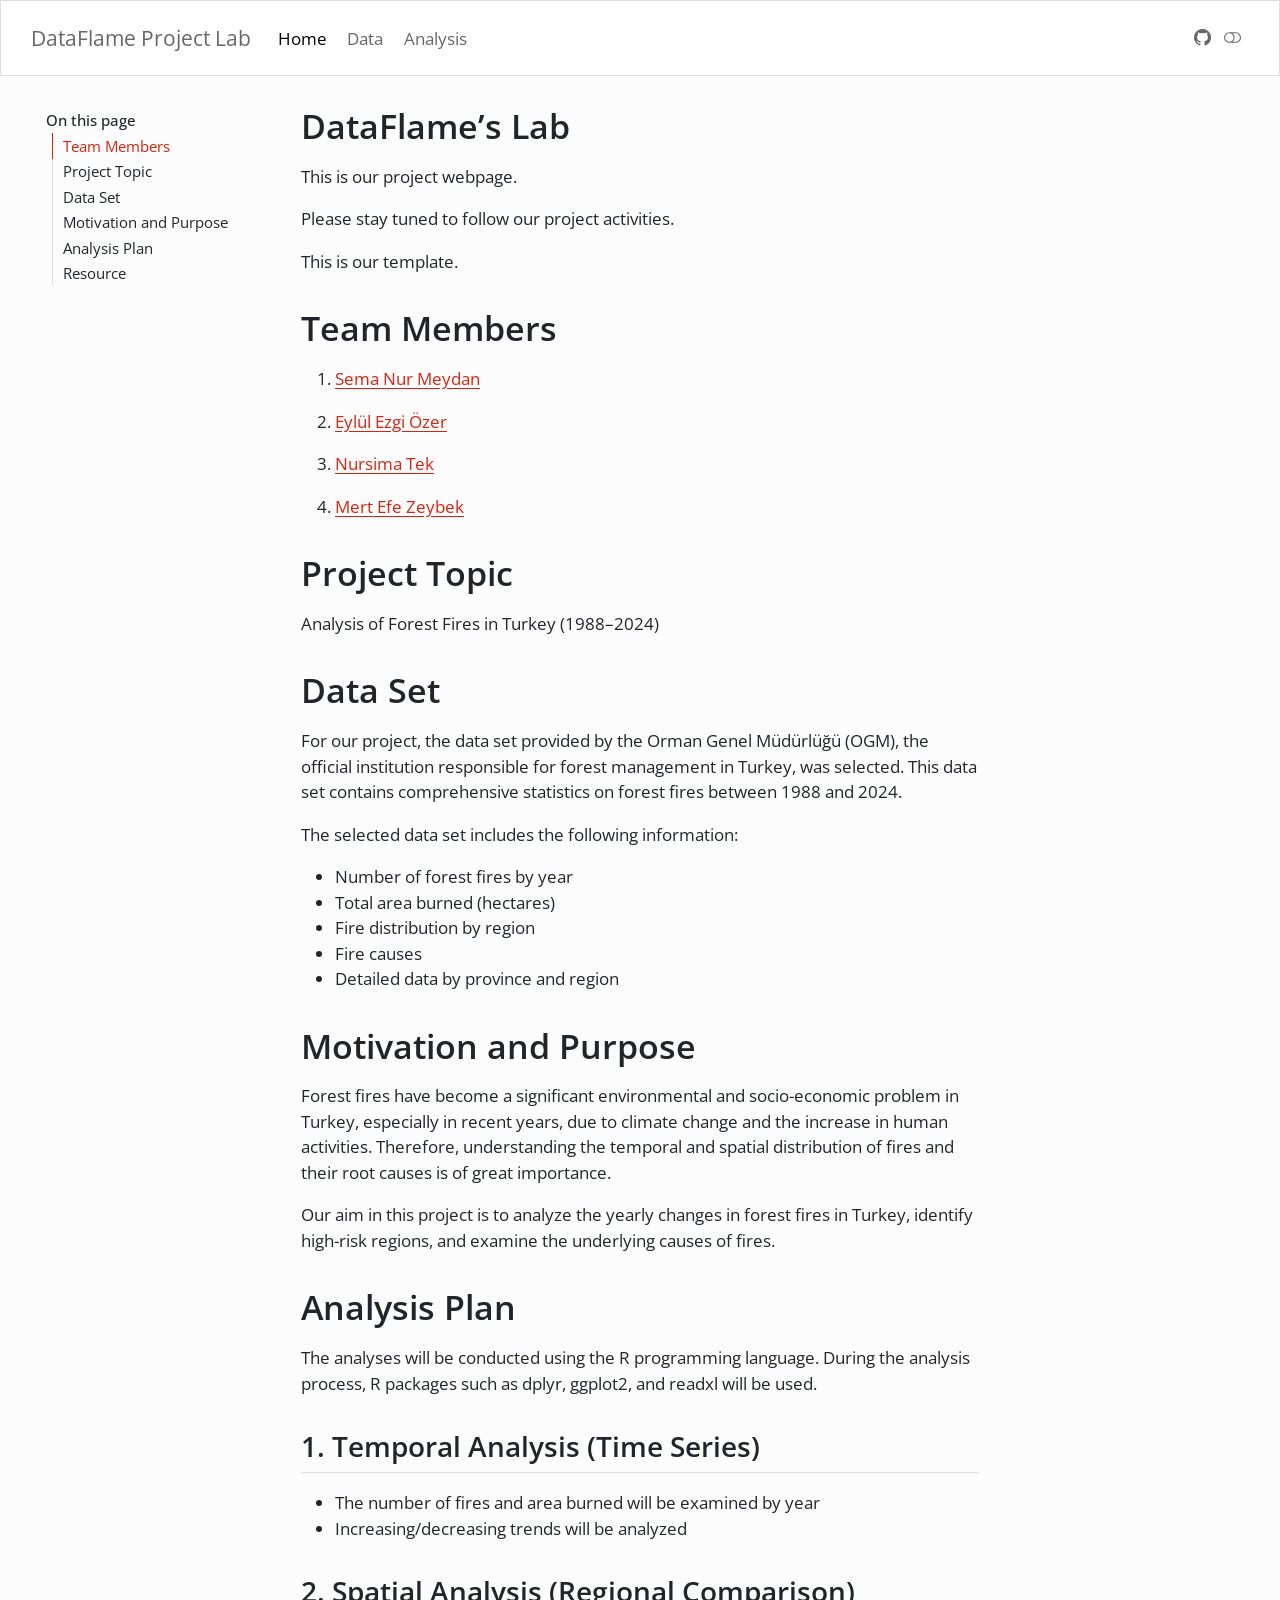
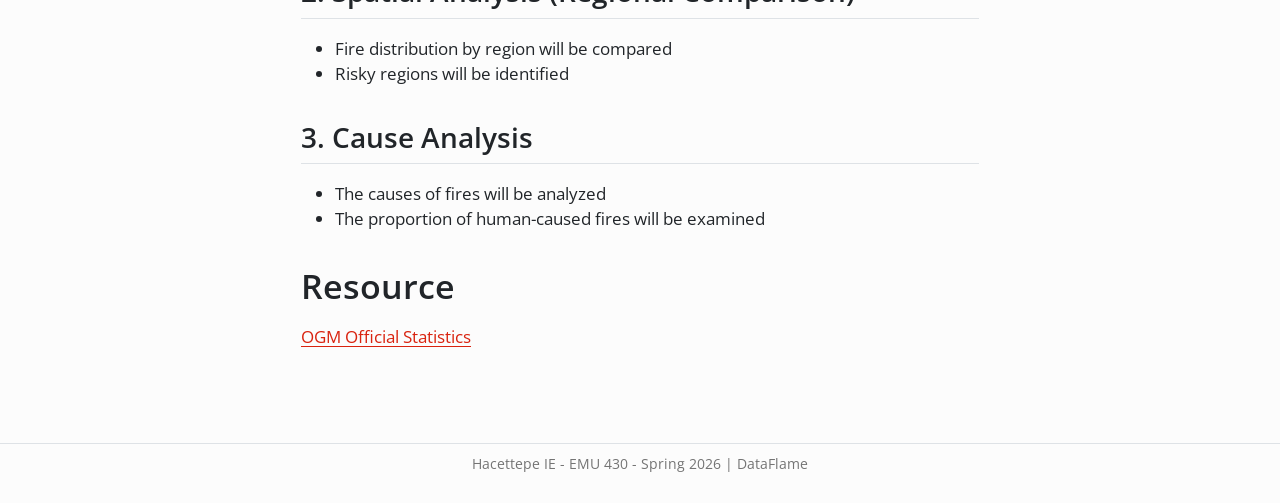
==== commit d301098d: "commit" ====
--- a/docs/index.html
+++ b/docs/index.html
@@ -7,7 +7,7 @@
 <meta name="viewport" content="width=device-width, initial-scale=1.0, user-scalable=yes">
 
 
-<title>DataFlame – DataFlame Project Lab</title>
+<title>DataFlame’s Lab – DataFlame Project Lab</title>
 <style>
 /* Default styles provided by pandoc.
 ** See https://pandoc.org/MANUAL.html#variables-for-html for config info.
@@ -311,7 +311,7 @@
 
 <header id="title-block-header" class="quarto-title-block default">
 <div class="quarto-title">
-<h1 class="title">DataFlame</h1>
+<h1 class="title">DataFlame’s Lab</h1>
 </div>
 
 
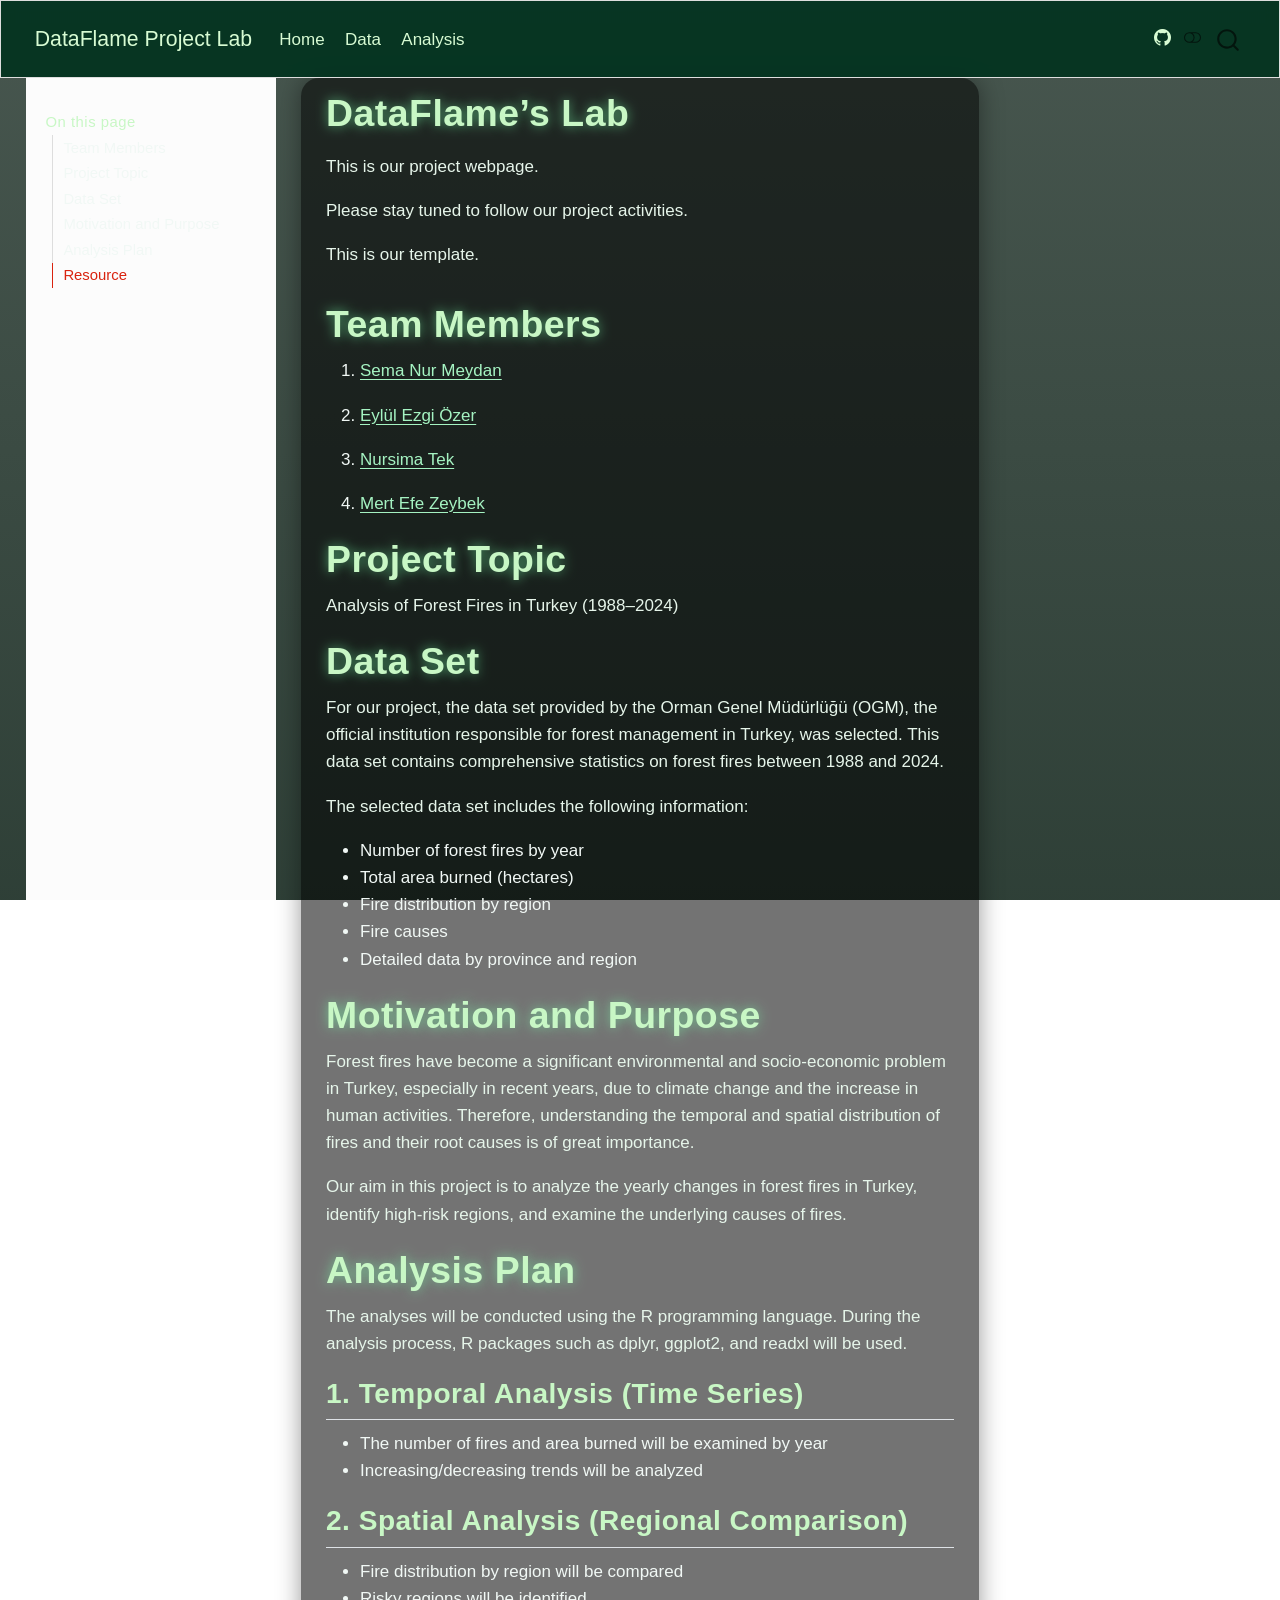
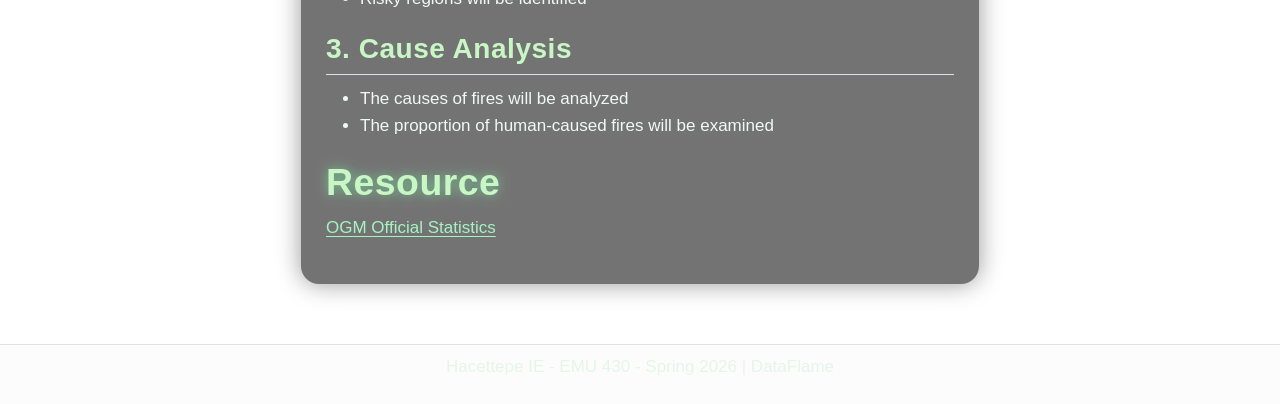
==== commit 307a1309: "commit" ====
--- a/docs/index.html
+++ b/docs/index.html
@@ -2,16 +2,13 @@
 <html xmlns="http://www.w3.org/1999/xhtml" lang="en" xml:lang="en"><head>
 
 <meta charset="utf-8">
-<meta name="generator" content="quarto-1.9.30">
+<meta name="generator" content="quarto-1.8.25">
 
 <meta name="viewport" content="width=device-width, initial-scale=1.0, user-scalable=yes">
 
 
 <title>DataFlame’s Lab – DataFlame Project Lab</title>
 <style>
-/* Default styles provided by pandoc.
-** See https://pandoc.org/MANUAL.html#variables-for-html for config info.
-*/
 code{white-space: pre-wrap;}
 span.smallcaps{font-variant: small-caps;}
 div.columns{display: flex; gap: min(4vw, 1.5em);}
@@ -35,18 +32,19 @@
 <meta name="quarto:offset" content="./">
 <script src="site_libs/quarto-html/quarto.js" type="module"></script>
 <script src="site_libs/quarto-html/tabsets/tabsets.js" type="module"></script>
+<script src="site_libs/quarto-html/axe/axe-check.js" type="module"></script>
 <script src="site_libs/quarto-html/popper.min.js"></script>
 <script src="site_libs/quarto-html/tippy.umd.min.js"></script>
 <script src="site_libs/quarto-html/anchor.min.js"></script>
 <link href="site_libs/quarto-html/tippy.css" rel="stylesheet">
-<link href="site_libs/quarto-html/quarto-syntax-highlighting-b6a8276bf55561bdbc268162d41bd1f7.css" rel="stylesheet" class="quarto-color-scheme" id="quarto-text-highlighting-styles">
-<link href="site_libs/quarto-html/quarto-syntax-highlighting-dark-a8da12e74b29c2e7b17644f84b91567b.css" rel="stylesheet" class="quarto-color-scheme quarto-color-alternate" id="quarto-text-highlighting-styles">
-<link href="site_libs/quarto-html/quarto-syntax-highlighting-b6a8276bf55561bdbc268162d41bd1f7.css" rel="stylesheet" class="quarto-color-scheme-extra" id="quarto-text-highlighting-styles">
+<link href="site_libs/quarto-html/quarto-syntax-highlighting-7b89279ff1a6dce999919e0e67d4d9ec.css" rel="stylesheet" class="quarto-color-scheme" id="quarto-text-highlighting-styles">
+<link href="site_libs/quarto-html/quarto-syntax-highlighting-dark-707d8167ce6003fca903bfe2be84ab7f.css" rel="stylesheet" class="quarto-color-scheme quarto-color-alternate" id="quarto-text-highlighting-styles">
+<link href="site_libs/quarto-html/quarto-syntax-highlighting-7b89279ff1a6dce999919e0e67d4d9ec.css" rel="stylesheet" class="quarto-color-scheme-extra" id="quarto-text-highlighting-styles">
 <script src="site_libs/bootstrap/bootstrap.min.js"></script>
 <link href="site_libs/bootstrap/bootstrap-icons.css" rel="stylesheet">
-<link href="site_libs/bootstrap/bootstrap-8a7bb8a3e06cc5e54db5d15903f32f38.min.css" rel="stylesheet" append-hash="true" class="quarto-color-scheme" id="quarto-bootstrap" data-mode="light">
-<link href="site_libs/bootstrap/bootstrap-dark-c748b559b5f85ef4b0a589108ee5e837.min.css" rel="stylesheet" append-hash="true" class="quarto-color-scheme quarto-color-alternate" id="quarto-bootstrap" data-mode="dark">
-<link href="site_libs/bootstrap/bootstrap-8a7bb8a3e06cc5e54db5d15903f32f38.min.css" rel="stylesheet" append-hash="true" class="quarto-color-scheme-extra" id="quarto-bootstrap" data-mode="light">
+<link href="site_libs/bootstrap/bootstrap-0e5074b58188f8d01d6da366fae00f66.min.css" rel="stylesheet" append-hash="true" class="quarto-color-scheme" id="quarto-bootstrap" data-mode="light">
+<link href="site_libs/bootstrap/bootstrap-dark-cd93109820dc32abe2ab9168c608f182.min.css" rel="stylesheet" append-hash="true" class="quarto-color-scheme quarto-color-alternate" id="quarto-bootstrap" data-mode="dark">
+<link href="site_libs/bootstrap/bootstrap-0e5074b58188f8d01d6da366fae00f66.min.css" rel="stylesheet" append-hash="true" class="quarto-color-scheme-extra" id="quarto-bootstrap" data-mode="light">
 <script id="quarto-search-options" type="application/json">{
   "location": "navbar",
   "copy-button": false,
@@ -248,6 +246,8 @@
     <nav class="navbar navbar-expand-lg " data-bs-theme="dark">
       <div class="navbar-container container-fluid">
       <div class="navbar-brand-container mx-auto">
+    <a href="./index.html" class="navbar-brand navbar-brand-logo">
+    </a>
     <a class="navbar-brand" href="./index.html">
     <span class="navbar-title">DataFlame Project Lab</span>
     </a>
--- a/docs/site_libs/quarto-html/quarto-syntax-highlighting-7b89279ff1a6dce999919e0e67d4d9ec.css
+++ b/docs/site_libs/quarto-html/quarto-syntax-highlighting-7b89279ff1a6dce999919e0e67d4d9ec.css
@@ -0,0 +1,236 @@
+/* quarto syntax highlight colors */
+:root {
+  --quarto-hl-ot-color: #003B4F;
+  --quarto-hl-at-color: #657422;
+  --quarto-hl-ss-color: #20794D;
+  --quarto-hl-an-color: #5E5E5E;
+  --quarto-hl-fu-color: #4758AB;
+  --quarto-hl-st-color: #20794D;
+  --quarto-hl-cf-color: #003B4F;
+  --quarto-hl-op-color: #5E5E5E;
+  --quarto-hl-er-color: #AD0000;
+  --quarto-hl-bn-color: #AD0000;
+  --quarto-hl-al-color: #AD0000;
+  --quarto-hl-va-color: #111111;
+  --quarto-hl-bu-color: inherit;
+  --quarto-hl-ex-color: inherit;
+  --quarto-hl-pp-color: #AD0000;
+  --quarto-hl-in-color: #5E5E5E;
+  --quarto-hl-vs-color: #20794D;
+  --quarto-hl-wa-color: #5E5E5E;
+  --quarto-hl-do-color: #5E5E5E;
+  --quarto-hl-im-color: #00769E;
+  --quarto-hl-ch-color: #20794D;
+  --quarto-hl-dt-color: #AD0000;
+  --quarto-hl-fl-color: #AD0000;
+  --quarto-hl-co-color: #5E5E5E;
+  --quarto-hl-cv-color: #5E5E5E;
+  --quarto-hl-cn-color: #8f5902;
+  --quarto-hl-sc-color: #5E5E5E;
+  --quarto-hl-dv-color: #AD0000;
+  --quarto-hl-kw-color: #003B4F;
+}
+
+/* other quarto variables */
+:root {
+  --quarto-font-monospace: SFMono-Regular, Menlo, Monaco, Consolas, "Liberation Mono", "Courier New", monospace;
+}
+
+/* syntax highlight based on Pandoc's rules */
+pre > code.sourceCode > span {
+  color: #003B4F;
+}
+
+code.sourceCode > span {
+  color: #003B4F;
+}
+
+div.sourceCode,
+div.sourceCode pre.sourceCode {
+  color: #003B4F;
+}
+
+/* Normal */
+code span {
+  color: #003B4F;
+}
+
+/* Alert */
+code span.al {
+  color: #AD0000;
+  font-style: inherit;
+}
+
+/* Annotation */
+code span.an {
+  color: #5E5E5E;
+  font-style: inherit;
+}
+
+/* Attribute */
+code span.at {
+  color: #657422;
+  font-style: inherit;
+}
+
+/* BaseN */
+code span.bn {
+  color: #AD0000;
+  font-style: inherit;
+}
+
+/* BuiltIn */
+code span.bu {
+  font-style: inherit;
+}
+
+/* ControlFlow */
+code span.cf {
+  color: #003B4F;
+  font-weight: bold;
+  font-style: inherit;
+}
+
+/* Char */
+code span.ch {
+  color: #20794D;
+  font-style: inherit;
+}
+
+/* Constant */
+code span.cn {
+  color: #8f5902;
+  font-style: inherit;
+}
+
+/* Comment */
+code span.co {
+  color: #5E5E5E;
+  font-style: inherit;
+}
+
+/* CommentVar */
+code span.cv {
+  color: #5E5E5E;
+  font-style: italic;
+}
+
+/* Documentation */
+code span.do {
+  color: #5E5E5E;
+  font-style: italic;
+}
+
+/* DataType */
+code span.dt {
+  color: #AD0000;
+  font-style: inherit;
+}
+
+/* DecVal */
+code span.dv {
+  color: #AD0000;
+  font-style: inherit;
+}
+
+/* Error */
+code span.er {
+  color: #AD0000;
+  font-style: inherit;
+}
+
+/* Extension */
+code span.ex {
+  font-style: inherit;
+}
+
+/* Float */
+code span.fl {
+  color: #AD0000;
+  font-style: inherit;
+}
+
+/* Function */
+code span.fu {
+  color: #4758AB;
+  font-style: inherit;
+}
+
+/* Import */
+code span.im {
+  color: #00769E;
+  font-style: inherit;
+}
+
+/* Information */
+code span.in {
+  color: #5E5E5E;
+  font-style: inherit;
+}
+
+/* Keyword */
+code span.kw {
+  color: #003B4F;
+  font-weight: bold;
+  font-style: inherit;
+}
+
+/* Operator */
+code span.op {
+  color: #5E5E5E;
+  font-style: inherit;
+}
+
+/* Other */
+code span.ot {
+  color: #003B4F;
+  font-style: inherit;
+}
+
+/* Preprocessor */
+code span.pp {
+  color: #AD0000;
+  font-style: inherit;
+}
+
+/* SpecialChar */
+code span.sc {
+  color: #5E5E5E;
+  font-style: inherit;
+}
+
+/* SpecialString */
+code span.ss {
+  color: #20794D;
+  font-style: inherit;
+}
+
+/* String */
+code span.st {
+  color: #20794D;
+  font-style: inherit;
+}
+
+/* Variable */
+code span.va {
+  color: #111111;
+  font-style: inherit;
+}
+
+/* VerbatimString */
+code span.vs {
+  color: #20794D;
+  font-style: inherit;
+}
+
+/* Warning */
+code span.wa {
+  color: #5E5E5E;
+  font-style: italic;
+}
+
+.prevent-inlining {
+  content: "</";
+}
+
+/*# sourceMappingURL=3944bc705cfaf4c80e56f77c5205168a.css.map */
--- a/docs/site_libs/quarto-html/quarto-syntax-highlighting-dark-707d8167ce6003fca903bfe2be84ab7f.css
+++ b/docs/site_libs/quarto-html/quarto-syntax-highlighting-dark-707d8167ce6003fca903bfe2be84ab7f.css
@@ -0,0 +1,219 @@
+/* quarto syntax highlight colors */
+:root {
+  --quarto-hl-al-color: #f07178;
+  --quarto-hl-an-color: #d4d0ab;
+  --quarto-hl-at-color: #00e0e0;
+  --quarto-hl-bn-color: #d4d0ab;
+  --quarto-hl-bu-color: #abe338;
+  --quarto-hl-ch-color: #abe338;
+  --quarto-hl-co-color: #f8f8f2;
+  --quarto-hl-cv-color: #ffd700;
+  --quarto-hl-cn-color: #ffd700;
+  --quarto-hl-cf-color: #ffa07a;
+  --quarto-hl-dt-color: #ffa07a;
+  --quarto-hl-dv-color: #d4d0ab;
+  --quarto-hl-do-color: #f8f8f2;
+  --quarto-hl-er-color: #f07178;
+  --quarto-hl-ex-color: #00e0e0;
+  --quarto-hl-fl-color: #d4d0ab;
+  --quarto-hl-fu-color: #ffa07a;
+  --quarto-hl-im-color: #abe338;
+  --quarto-hl-in-color: #d4d0ab;
+  --quarto-hl-kw-color: #ffa07a;
+  --quarto-hl-op-color: #ffa07a;
+  --quarto-hl-ot-color: #00e0e0;
+  --quarto-hl-pp-color: #dcc6e0;
+  --quarto-hl-re-color: #00e0e0;
+  --quarto-hl-sc-color: #abe338;
+  --quarto-hl-ss-color: #abe338;
+  --quarto-hl-st-color: #abe338;
+  --quarto-hl-va-color: #00e0e0;
+  --quarto-hl-vs-color: #abe338;
+  --quarto-hl-wa-color: #dcc6e0;
+}
+
+/* other quarto variables */
+:root {
+  --quarto-font-monospace: SFMono-Regular, Menlo, Monaco, Consolas, "Liberation Mono", "Courier New", monospace;
+}
+
+/* syntax highlight based on Pandoc's rules */
+pre > code.sourceCode > span {
+  color: #f8f8f2;
+}
+
+code.sourceCode > span {
+  color: #f8f8f2;
+}
+
+div.sourceCode,
+div.sourceCode pre.sourceCode {
+  color: #f8f8f2;
+}
+
+/* Normal */
+code span {
+  color: #f8f8f2;
+}
+
+/* Alert */
+code span.al {
+  color: #f07178;
+}
+
+/* Annotation */
+code span.an {
+  color: #d4d0ab;
+}
+
+/* Attribute */
+code span.at {
+  color: #00e0e0;
+}
+
+/* BaseN */
+code span.bn {
+  color: #d4d0ab;
+}
+
+/* BuiltIn */
+code span.bu {
+  color: #abe338;
+}
+
+/* ControlFlow */
+code span.cf {
+  font-weight: bold;
+  color: #ffa07a;
+}
+
+/* Char */
+code span.ch {
+  color: #abe338;
+}
+
+/* Constant */
+code span.cn {
+  color: #ffd700;
+}
+
+/* Comment */
+code span.co {
+  font-style: italic;
+  color: #f8f8f2;
+}
+
+/* CommentVar */
+code span.cv {
+  color: #ffd700;
+}
+
+/* Documentation */
+code span.do {
+  color: #f8f8f2;
+}
+
+/* DataType */
+code span.dt {
+  color: #ffa07a;
+}
+
+/* DecVal */
+code span.dv {
+  color: #d4d0ab;
+}
+
+/* Error */
+code span.er {
+  color: #f07178;
+  text-decoration: underline;
+}
+
+/* Extension */
+code span.ex {
+  font-weight: bold;
+  color: #00e0e0;
+}
+
+/* Float */
+code span.fl {
+  color: #d4d0ab;
+}
+
+/* Function */
+code span.fu {
+  color: #ffa07a;
+}
+
+/* Import */
+code span.im {
+  color: #abe338;
+}
+
+/* Information */
+code span.in {
+  color: #d4d0ab;
+}
+
+/* Keyword */
+code span.kw {
+  font-weight: bold;
+  color: #ffa07a;
+}
+
+/* Operator */
+code span.op {
+  color: #ffa07a;
+}
+
+/* Other */
+code span.ot {
+  color: #00e0e0;
+}
+
+/* Preprocessor */
+code span.pp {
+  color: #dcc6e0;
+}
+
+/* RegionMarker */
+code span.re {
+  background-color: #f8f8f2;
+  color: #00e0e0;
+}
+
+/* SpecialChar */
+code span.sc {
+  color: #abe338;
+}
+
+/* SpecialString */
+code span.ss {
+  color: #abe338;
+}
+
+/* String */
+code span.st {
+  color: #abe338;
+}
+
+/* Variable */
+code span.va {
+  color: #00e0e0;
+}
+
+/* VerbatimString */
+code span.vs {
+  color: #abe338;
+}
+
+/* Warning */
+code span.wa {
+  color: #dcc6e0;
+}
+
+.prevent-inlining {
+  content: "</";
+}
+
+/*# sourceMappingURL=f5ab3bb6f5ded8da9f12dd3a91d3da26.css.map */
--- a/docs/site_libs/quarto-html/quarto-syntax-highlighting-7b89279ff1a6dce999919e0e67d4d9ec.css
+++ b/docs/site_libs/quarto-html/quarto-syntax-highlighting-7b89279ff1a6dce999919e0e67d4d9ec.css
@@ -0,0 +1,236 @@
+/* quarto syntax highlight colors */
+:root {
+  --quarto-hl-ot-color: #003B4F;
+  --quarto-hl-at-color: #657422;
+  --quarto-hl-ss-color: #20794D;
+  --quarto-hl-an-color: #5E5E5E;
+  --quarto-hl-fu-color: #4758AB;
+  --quarto-hl-st-color: #20794D;
+  --quarto-hl-cf-color: #003B4F;
+  --quarto-hl-op-color: #5E5E5E;
+  --quarto-hl-er-color: #AD0000;
+  --quarto-hl-bn-color: #AD0000;
+  --quarto-hl-al-color: #AD0000;
+  --quarto-hl-va-color: #111111;
+  --quarto-hl-bu-color: inherit;
+  --quarto-hl-ex-color: inherit;
+  --quarto-hl-pp-color: #AD0000;
+  --quarto-hl-in-color: #5E5E5E;
+  --quarto-hl-vs-color: #20794D;
+  --quarto-hl-wa-color: #5E5E5E;
+  --quarto-hl-do-color: #5E5E5E;
+  --quarto-hl-im-color: #00769E;
+  --quarto-hl-ch-color: #20794D;
+  --quarto-hl-dt-color: #AD0000;
+  --quarto-hl-fl-color: #AD0000;
+  --quarto-hl-co-color: #5E5E5E;
+  --quarto-hl-cv-color: #5E5E5E;
+  --quarto-hl-cn-color: #8f5902;
+  --quarto-hl-sc-color: #5E5E5E;
+  --quarto-hl-dv-color: #AD0000;
+  --quarto-hl-kw-color: #003B4F;
+}
+
+/* other quarto variables */
+:root {
+  --quarto-font-monospace: SFMono-Regular, Menlo, Monaco, Consolas, "Liberation Mono", "Courier New", monospace;
+}
+
+/* syntax highlight based on Pandoc's rules */
+pre > code.sourceCode > span {
+  color: #003B4F;
+}
+
+code.sourceCode > span {
+  color: #003B4F;
+}
+
+div.sourceCode,
+div.sourceCode pre.sourceCode {
+  color: #003B4F;
+}
+
+/* Normal */
+code span {
+  color: #003B4F;
+}
+
+/* Alert */
+code span.al {
+  color: #AD0000;
+  font-style: inherit;
+}
+
+/* Annotation */
+code span.an {
+  color: #5E5E5E;
+  font-style: inherit;
+}
+
+/* Attribute */
+code span.at {
+  color: #657422;
+  font-style: inherit;
+}
+
+/* BaseN */
+code span.bn {
+  color: #AD0000;
+  font-style: inherit;
+}
+
+/* BuiltIn */
+code span.bu {
+  font-style: inherit;
+}
+
+/* ControlFlow */
+code span.cf {
+  color: #003B4F;
+  font-weight: bold;
+  font-style: inherit;
+}
+
+/* Char */
+code span.ch {
+  color: #20794D;
+  font-style: inherit;
+}
+
+/* Constant */
+code span.cn {
+  color: #8f5902;
+  font-style: inherit;
+}
+
+/* Comment */
+code span.co {
+  color: #5E5E5E;
+  font-style: inherit;
+}
+
+/* CommentVar */
+code span.cv {
+  color: #5E5E5E;
+  font-style: italic;
+}
+
+/* Documentation */
+code span.do {
+  color: #5E5E5E;
+  font-style: italic;
+}
+
+/* DataType */
+code span.dt {
+  color: #AD0000;
+  font-style: inherit;
+}
+
+/* DecVal */
+code span.dv {
+  color: #AD0000;
+  font-style: inherit;
+}
+
+/* Error */
+code span.er {
+  color: #AD0000;
+  font-style: inherit;
+}
+
+/* Extension */
+code span.ex {
+  font-style: inherit;
+}
+
+/* Float */
+code span.fl {
+  color: #AD0000;
+  font-style: inherit;
+}
+
+/* Function */
+code span.fu {
+  color: #4758AB;
+  font-style: inherit;
+}
+
+/* Import */
+code span.im {
+  color: #00769E;
+  font-style: inherit;
+}
+
+/* Information */
+code span.in {
+  color: #5E5E5E;
+  font-style: inherit;
+}
+
+/* Keyword */
+code span.kw {
+  color: #003B4F;
+  font-weight: bold;
+  font-style: inherit;
+}
+
+/* Operator */
+code span.op {
+  color: #5E5E5E;
+  font-style: inherit;
+}
+
+/* Other */
+code span.ot {
+  color: #003B4F;
+  font-style: inherit;
+}
+
+/* Preprocessor */
+code span.pp {
+  color: #AD0000;
+  font-style: inherit;
+}
+
+/* SpecialChar */
+code span.sc {
+  color: #5E5E5E;
+  font-style: inherit;
+}
+
+/* SpecialString */
+code span.ss {
+  color: #20794D;
+  font-style: inherit;
+}
+
+/* String */
+code span.st {
+  color: #20794D;
+  font-style: inherit;
+}
+
+/* Variable */
+code span.va {
+  color: #111111;
+  font-style: inherit;
+}
+
+/* VerbatimString */
+code span.vs {
+  color: #20794D;
+  font-style: inherit;
+}
+
+/* Warning */
+code span.wa {
+  color: #5E5E5E;
+  font-style: italic;
+}
+
+.prevent-inlining {
+  content: "</";
+}
+
+/*# sourceMappingURL=3944bc705cfaf4c80e56f77c5205168a.css.map */
--- a/docs/styles.css
+++ b/docs/styles.css
@@ -0,0 +1,89 @@
+/* 🌲 GLOBAL FONT & BODY */
+body {
+  font-family: "Segoe UI", sans-serif;
+  line-height: 1.6;
+  background:
+    linear-gradient(rgba(10, 30, 20, 0.75), rgba(10, 30, 20, 0.85)),
+    url("https://images.unsplash.com/photo-1473448912268-2022ce9509d8");
+  background-size: cover;
+  background-position: center;
+  background-attachment: fixed;
+  color: #f1f8f5;
+}
+
+/* 🌿 HEADINGS */
+h1, h2, h3 {
+  color: #c8f7c5;
+  font-weight: 700;
+  letter-spacing: 0.5px;
+  margin-top: 20px;
+  margin-bottom: 10px;
+}
+
+h1 {
+  font-size: 2.2rem;
+  text-shadow: 0 0 12px rgba(120, 255, 170, 0.6);
+}
+
+/* 🍃 TEXT */
+p {
+  color: #e6f5ea;
+  font-size: 1rem;
+}
+
+/* 🌳 CONTENT BOX */
+main {
+  background-color: rgba(0, 0, 0, 0.55);
+  padding: 25px;
+  border-radius: 18px;
+  max-width: 1100px;
+  margin: auto;
+  box-shadow: 0 0 25px rgba(0, 0, 0, 0.4);
+}
+
+/* 🌲 NAVBAR */
+.navbar {
+  background: rgba(0, 50, 30, 0.9) !important;
+  backdrop-filter: blur(6px);
+}
+
+.navbar a {
+  color: #d7fbd3 !important;
+  font-weight: 500;
+}
+
+.navbar a:hover {
+  color: #7fffaa !important;
+}
+
+/* 🌱 LINKS */
+a {
+  color: #a5f3c2;
+  transition: 0.3s;
+}
+
+a:hover {
+  color: #5fff9c;
+  text-decoration: underline;
+}
+
+/* 📊 CODE BLOCKS */
+pre, code {
+  background-color: rgba(20, 40, 30, 0.85);
+  color: #c8f7c5;
+  border-radius: 8px;
+  padding: 5px;
+}
+
+/* 📌 CALLOUT NOTE */
+.callout-note {
+  background-color: rgba(0, 80, 40, 0.4);
+  border-left: 5px solid #7fffaa;
+  border-radius: 10px;
+}
+
+/* 🔥 HOVER EFFECT */
+main:hover {
+  transform: scale(1.005);
+  transition: 0.3s;
+}
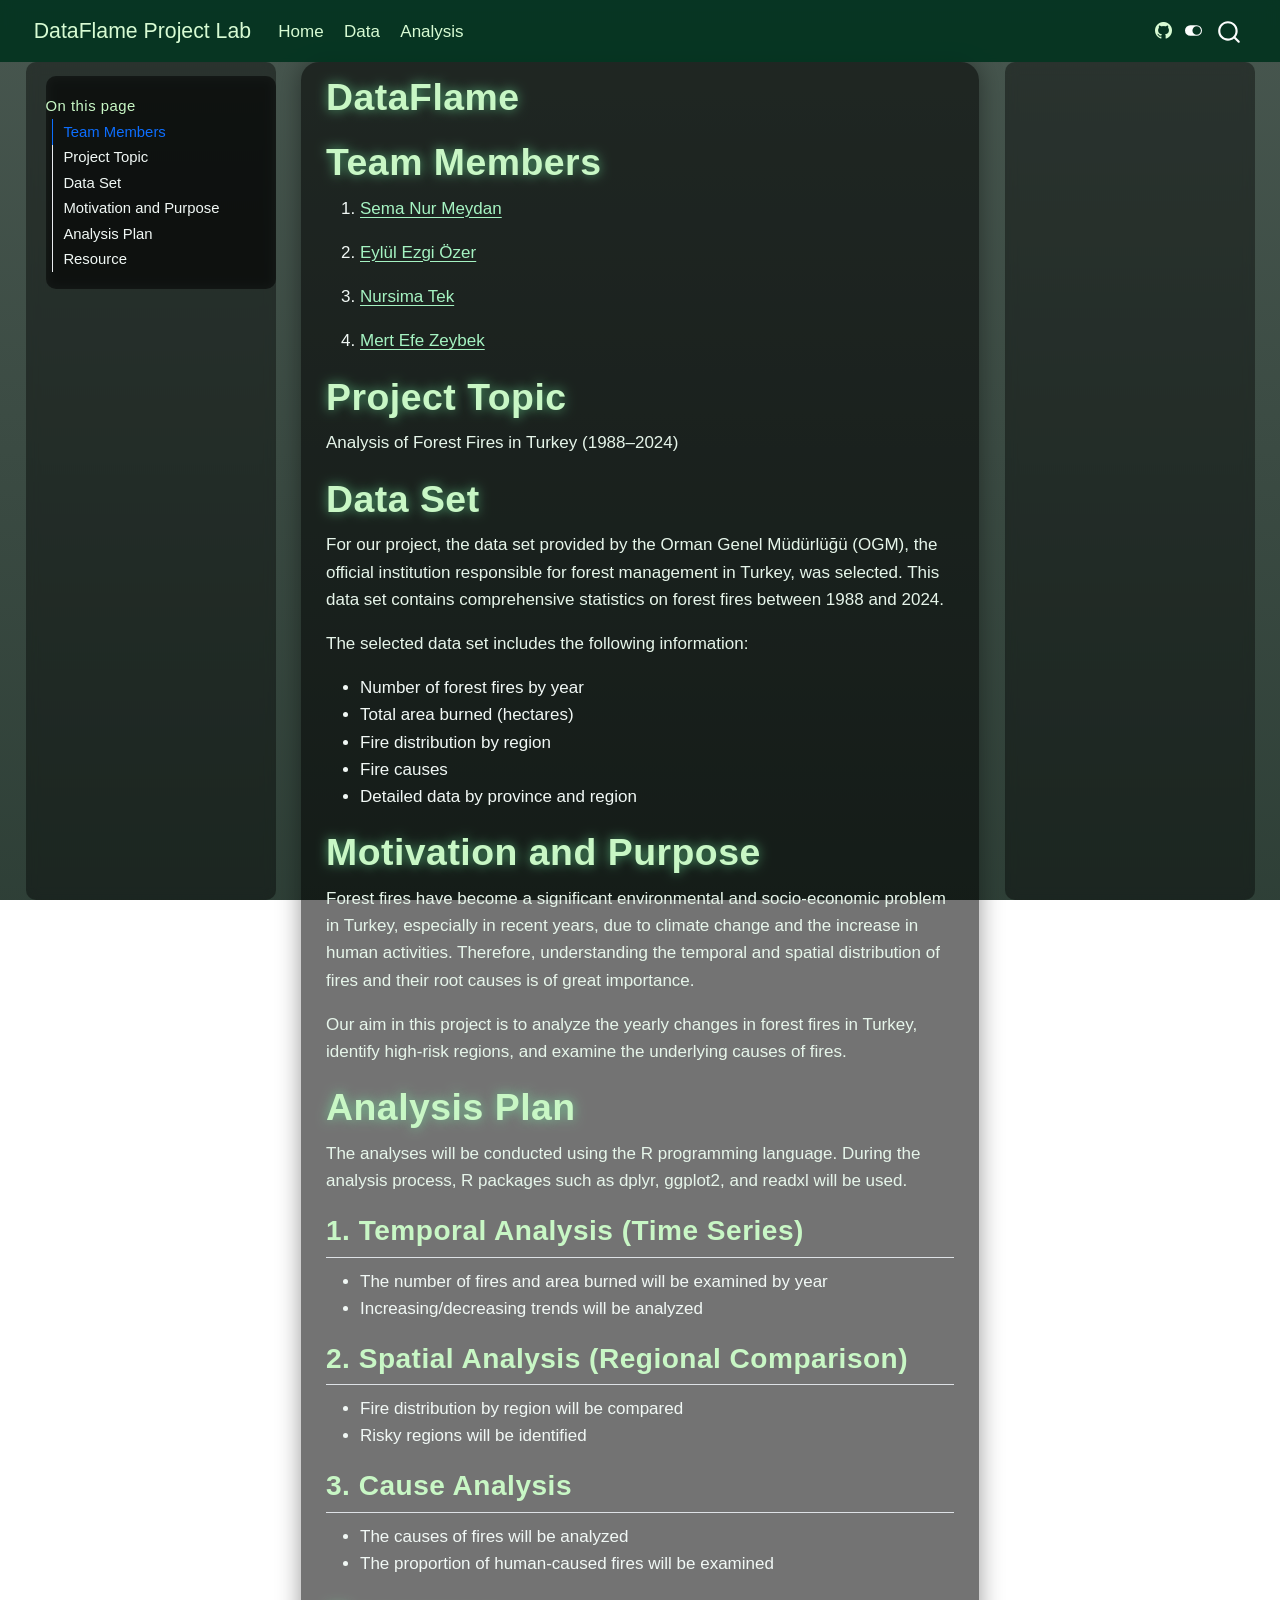
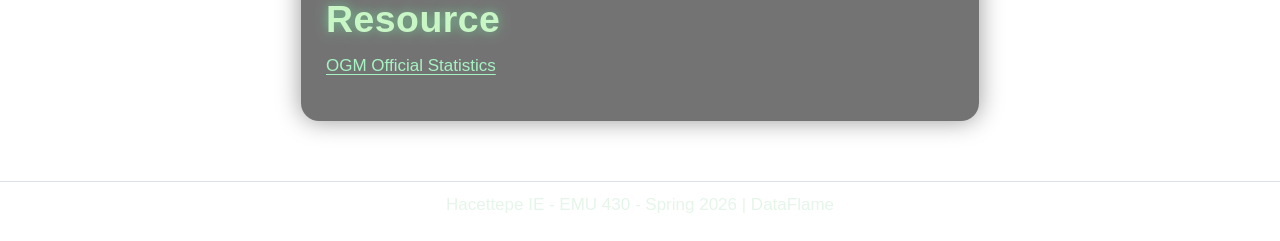
==== commit e531ecbc: "commit" ====
--- a/docs/index.html
+++ b/docs/index.html
@@ -7,7 +7,7 @@
 <meta name="viewport" content="width=device-width, initial-scale=1.0, user-scalable=yes">
 
 
-<title>DataFlame’s Lab – DataFlame Project Lab</title>
+<title>DataFlame – DataFlame Project Lab</title>
 <style>
 code{white-space: pre-wrap;}
 span.smallcaps{font-variant: small-caps;}
@@ -42,9 +42,9 @@
 <link href="site_libs/quarto-html/quarto-syntax-highlighting-7b89279ff1a6dce999919e0e67d4d9ec.css" rel="stylesheet" class="quarto-color-scheme-extra" id="quarto-text-highlighting-styles">
 <script src="site_libs/bootstrap/bootstrap.min.js"></script>
 <link href="site_libs/bootstrap/bootstrap-icons.css" rel="stylesheet">
-<link href="site_libs/bootstrap/bootstrap-0e5074b58188f8d01d6da366fae00f66.min.css" rel="stylesheet" append-hash="true" class="quarto-color-scheme" id="quarto-bootstrap" data-mode="light">
-<link href="site_libs/bootstrap/bootstrap-dark-cd93109820dc32abe2ab9168c608f182.min.css" rel="stylesheet" append-hash="true" class="quarto-color-scheme quarto-color-alternate" id="quarto-bootstrap" data-mode="dark">
-<link href="site_libs/bootstrap/bootstrap-0e5074b58188f8d01d6da366fae00f66.min.css" rel="stylesheet" append-hash="true" class="quarto-color-scheme-extra" id="quarto-bootstrap" data-mode="light">
+<link href="site_libs/bootstrap/bootstrap-15de94a9a8b728acb01b49ed7a6eec37.min.css" rel="stylesheet" append-hash="true" class="quarto-color-scheme" id="quarto-bootstrap" data-mode="light">
+<link href="site_libs/bootstrap/bootstrap-dark-75ae4f7dcf7d7e516398785a81facc42.min.css" rel="stylesheet" append-hash="true" class="quarto-color-scheme quarto-color-alternate" id="quarto-bootstrap" data-mode="dark">
+<link href="site_libs/bootstrap/bootstrap-15de94a9a8b728acb01b49ed7a6eec37.min.css" rel="stylesheet" append-hash="true" class="quarto-color-scheme-extra" id="quarto-bootstrap" data-mode="light">
 <script id="quarto-search-options" type="application/json">{
   "location": "navbar",
   "copy-button": false,
@@ -77,7 +77,7 @@
 <link rel="stylesheet" href="styles.css">
 </head>
 
-<body class="floating nav-fixed quarto-light"><script id="quarto-html-before-body" type="application/javascript">
+<body class="floating nav-fixed quarto-dark"><script id="quarto-html-before-body" type="application/javascript">
     const toggleBodyColorMode = (bsSheetEl) => {
       const mode = bsSheetEl.getAttribute("data-mode");
       const bodyEl = window.document.querySelector("body");
@@ -219,10 +219,8 @@
         changeGiscusTheme();
       }
     };
-    const authorPrefersDark = false;
+    const authorPrefersDark = true;
     const darkModeDefault = authorPrefersDark;
-      document.querySelector('link#quarto-text-highlighting-styles.quarto-color-scheme-extra').rel = 'disabled-stylesheet';
-      document.querySelector('link#quarto-bootstrap.quarto-color-scheme-extra').rel = 'disabled-stylesheet';
     let localAlternateSentinel = darkModeDefault ? 'alternate' : 'default';
     // Dark / light mode switch
     window.quartoToggleColorScheme = () => {
@@ -311,7 +309,7 @@
 
 <header id="title-block-header" class="quarto-title-block default">
 <div class="quarto-title">
-<h1 class="title">DataFlame’s Lab</h1>
+<h1 class="title">DataFlame</h1>
 </div>
 
 
@@ -328,9 +326,6 @@
 </header>
 
 
-<p>This is our project webpage.</p>
-<p>Please stay tuned to follow our project activities.</p>
-<p>This is our template.</p>
 <section id="team-members" class="level1">
 <h1>Team Members</h1>
 <ol type="1">
--- a/docs/styles.css
+++ b/docs/styles.css
@@ -86,4 +86,12 @@
 main:hover {
   transform: scale(1.005);
   transition: 0.3s;
-}+}
+/* 🌫️ SIDEBAR (On this page kısmı) */
+.sidebar, 
+.toc, 
+#TOC {
+  background-color: rgba(0, 0, 0, 0.4) !important;
+  backdrop-filter: blur(6px);
+  border-radius: 10px;
+}
